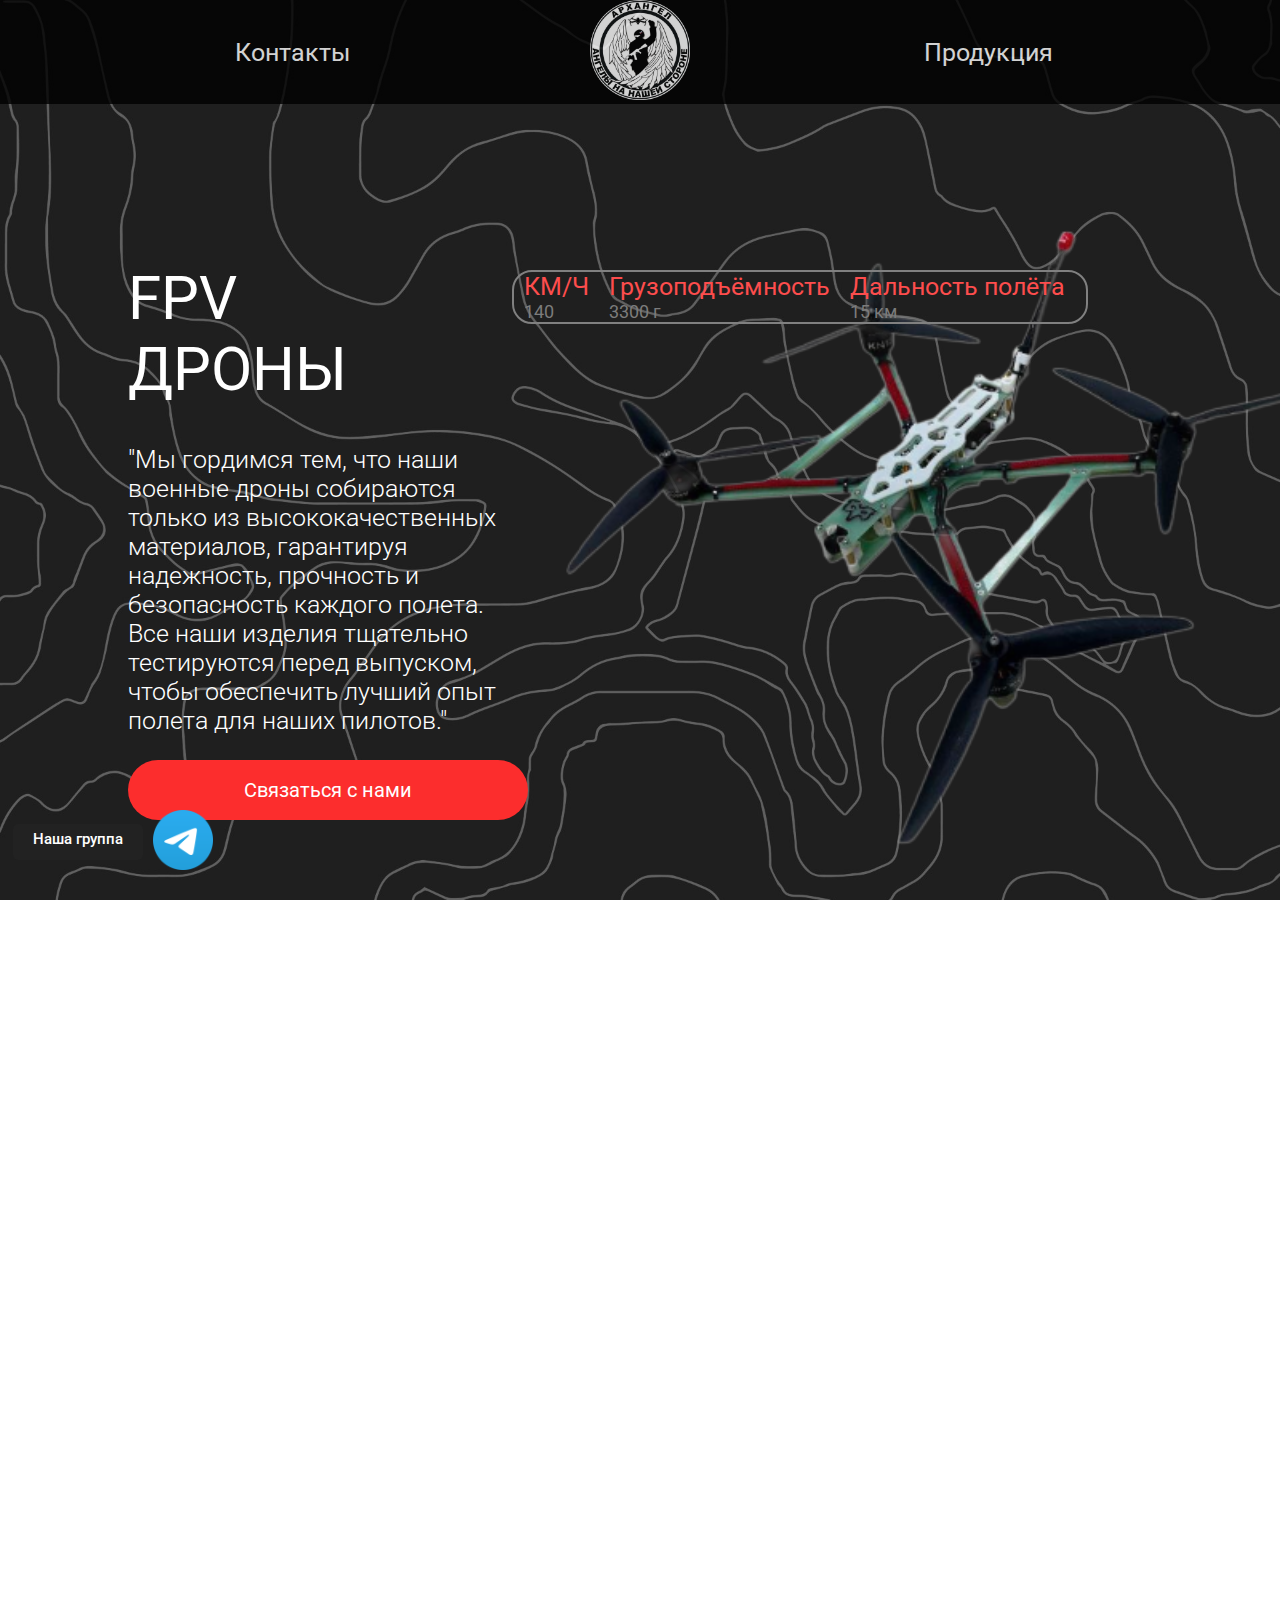
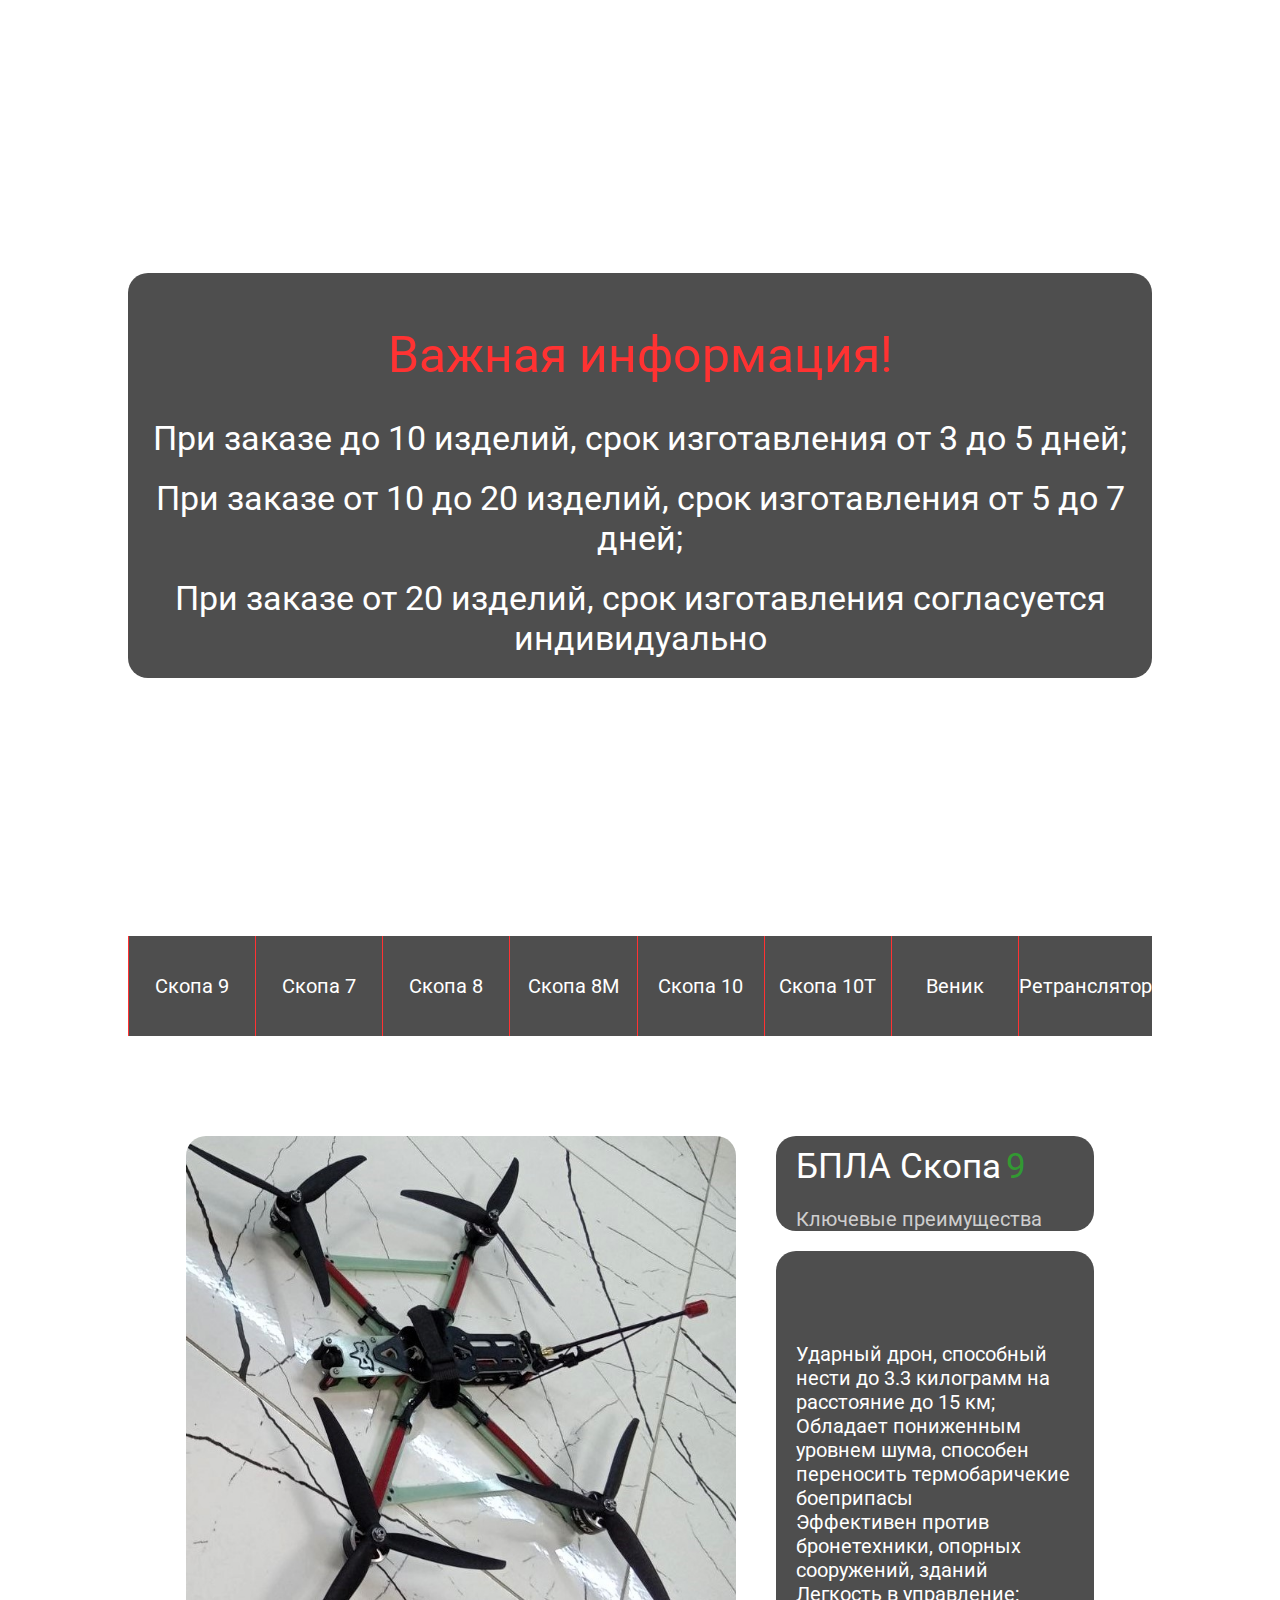
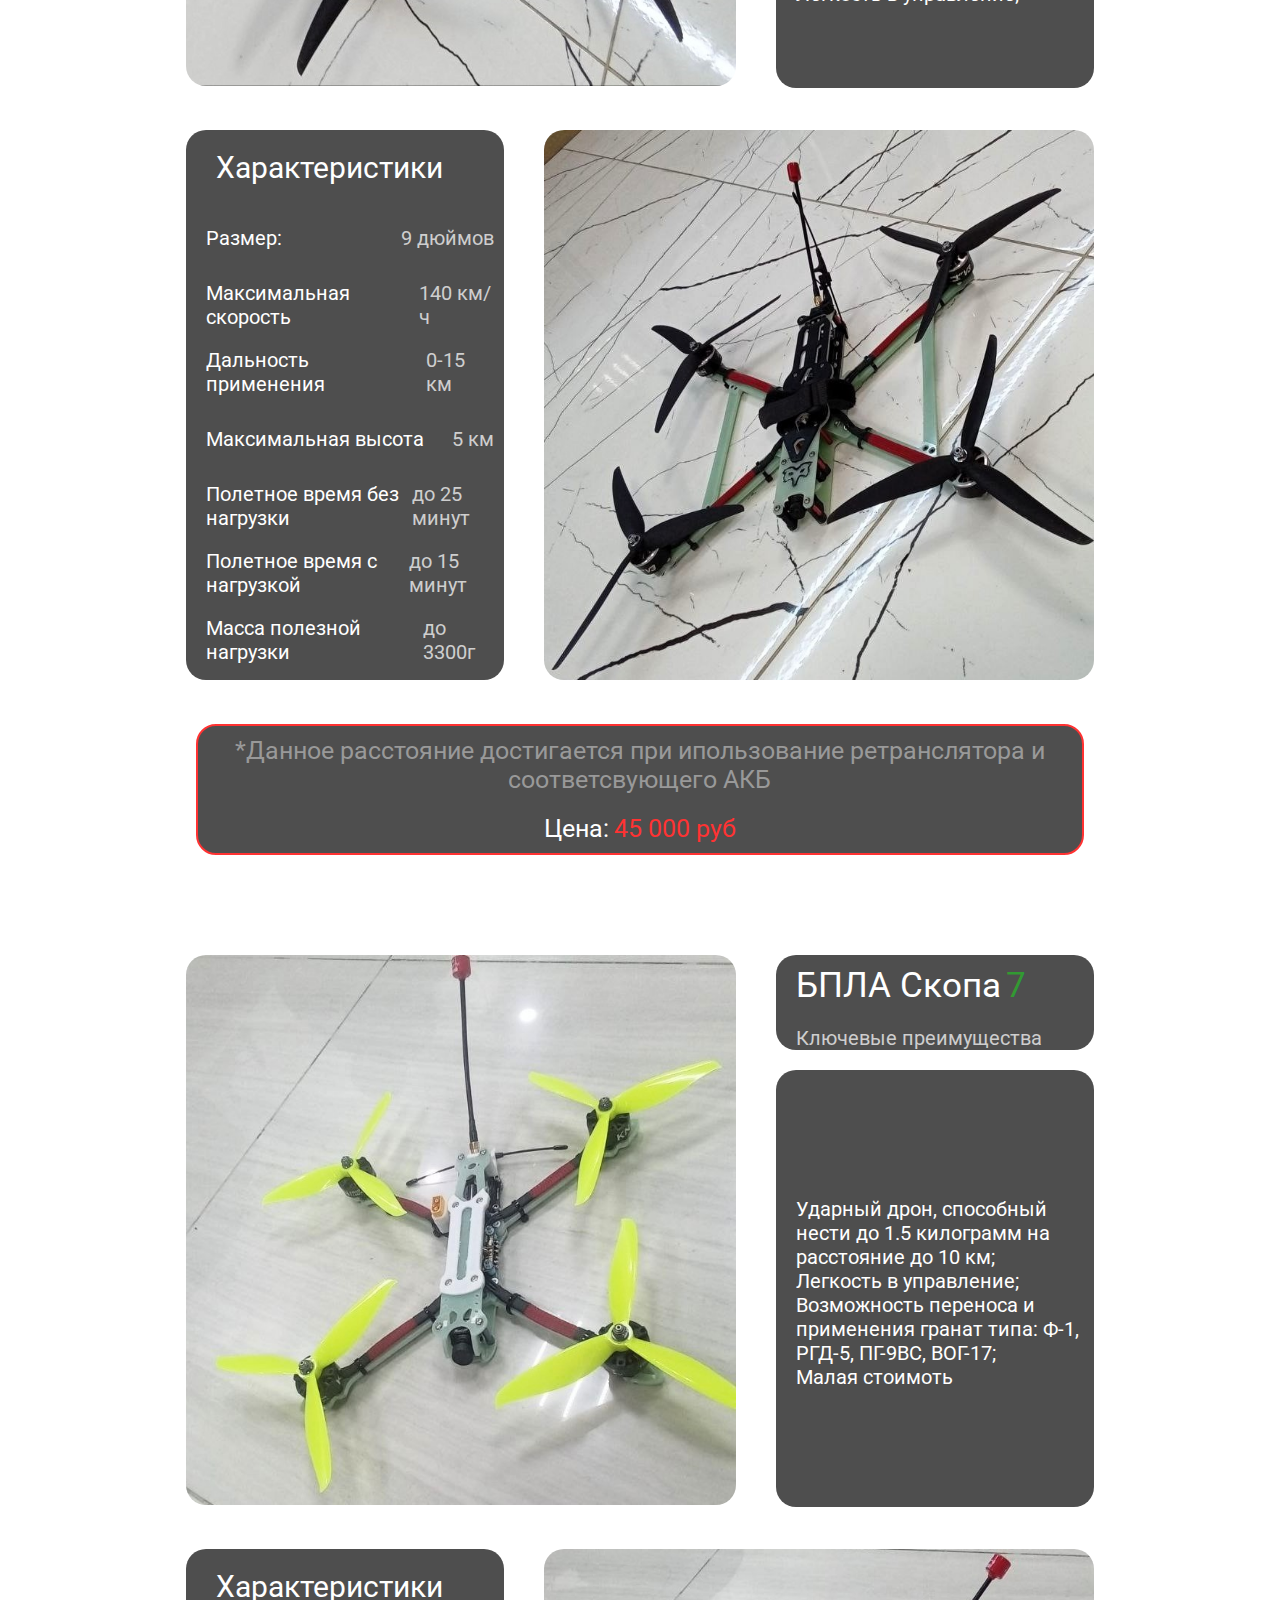
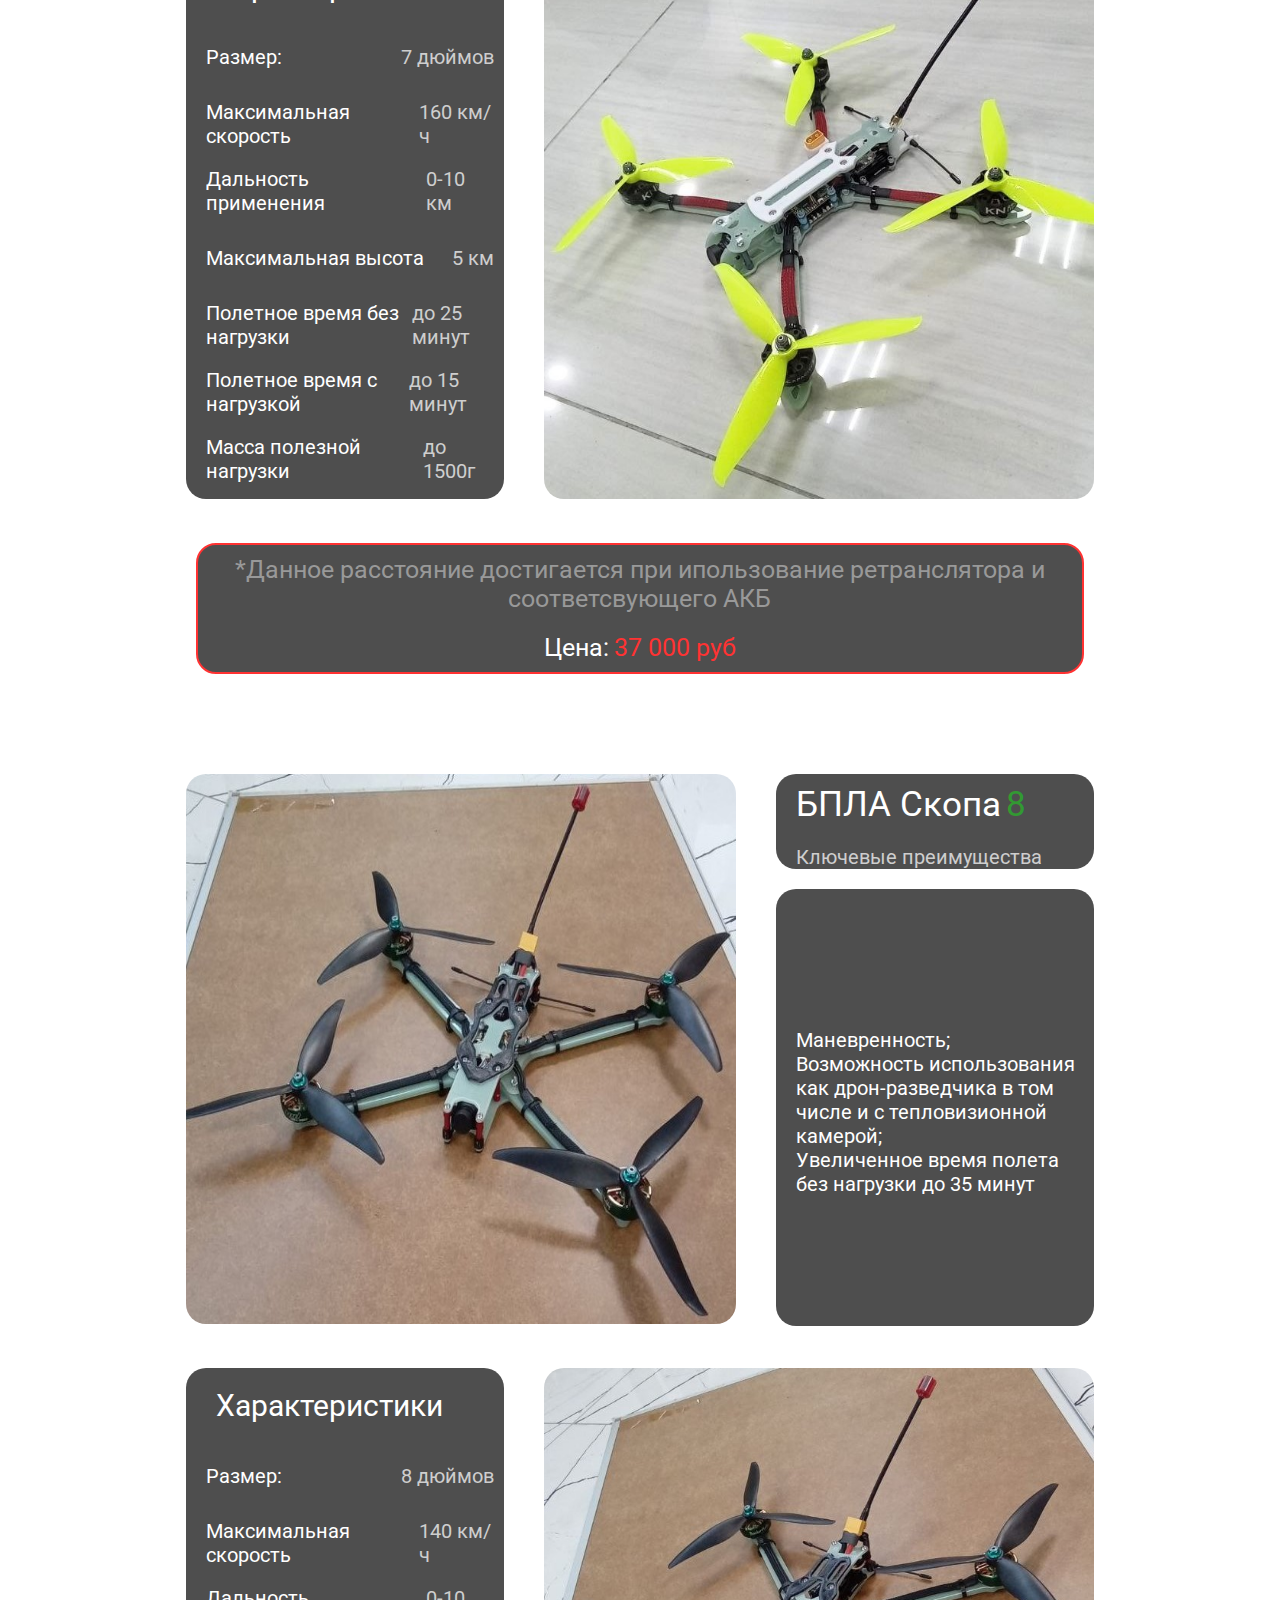
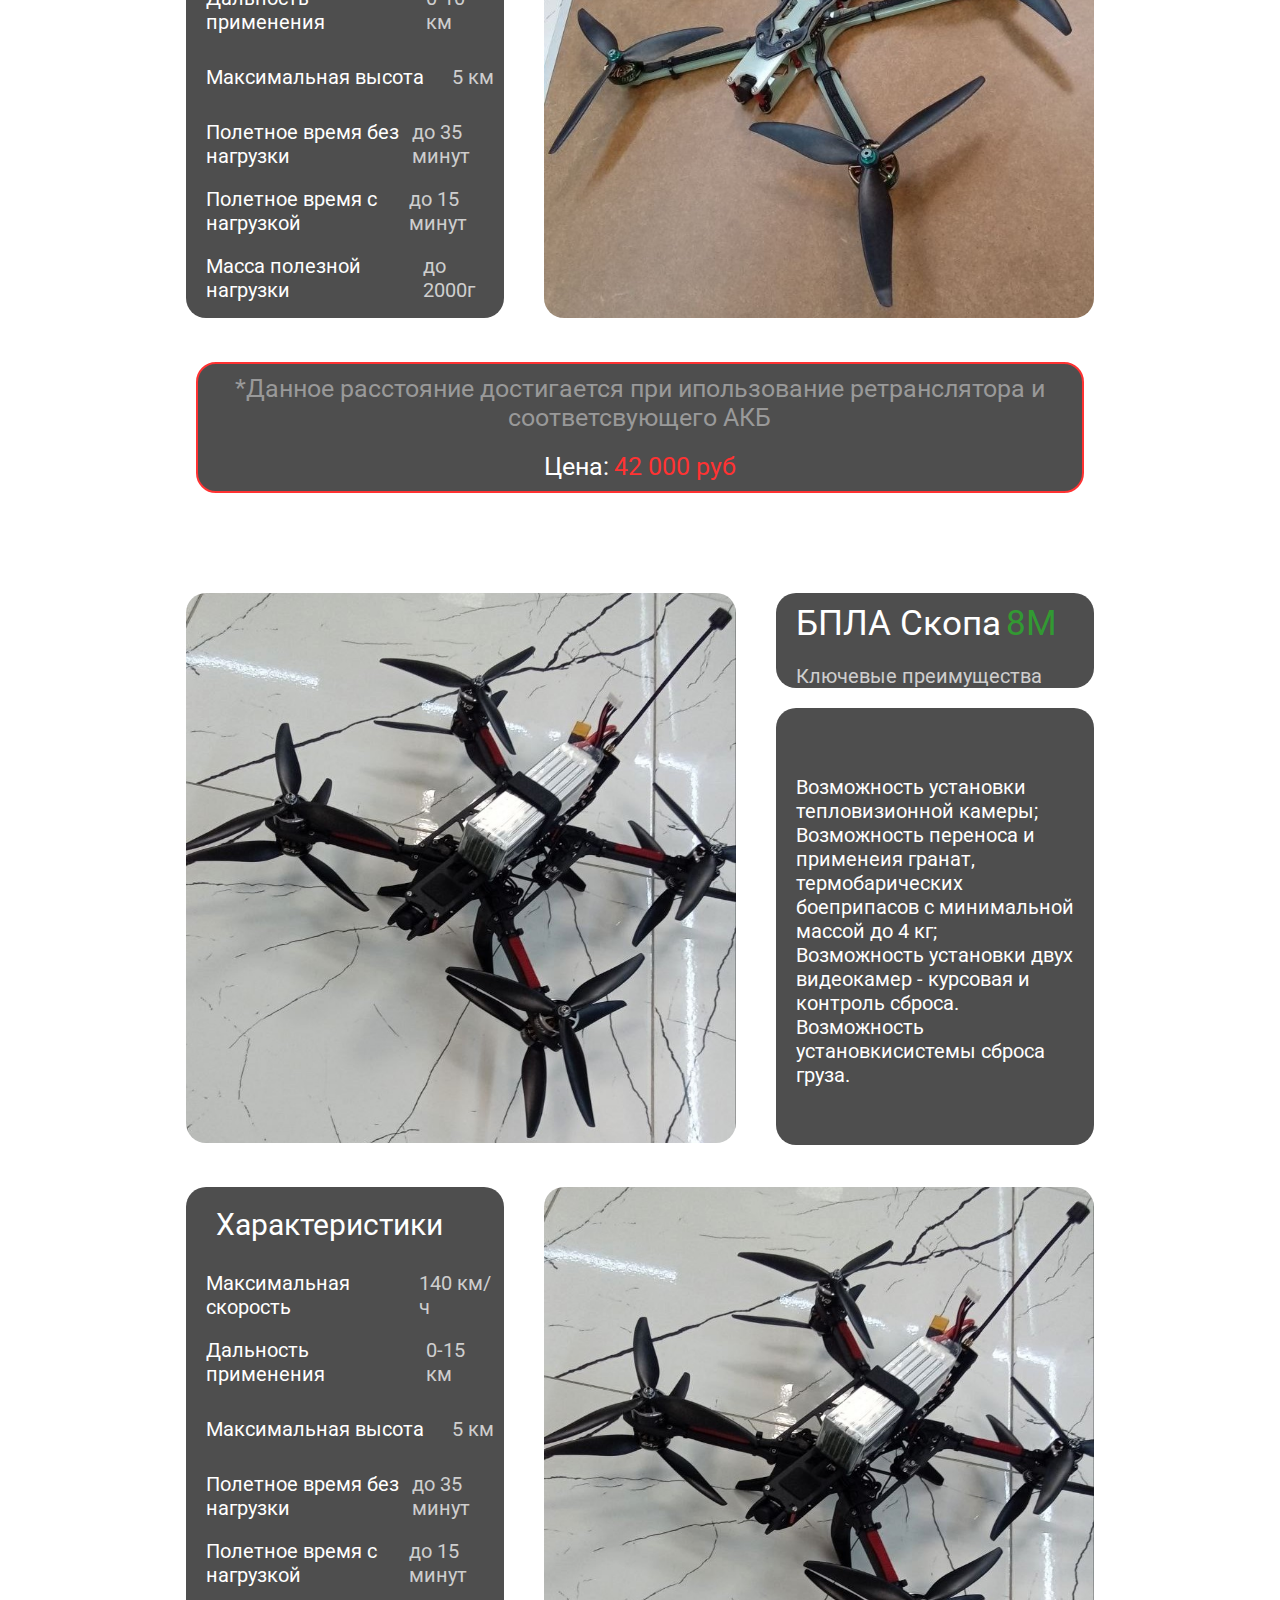
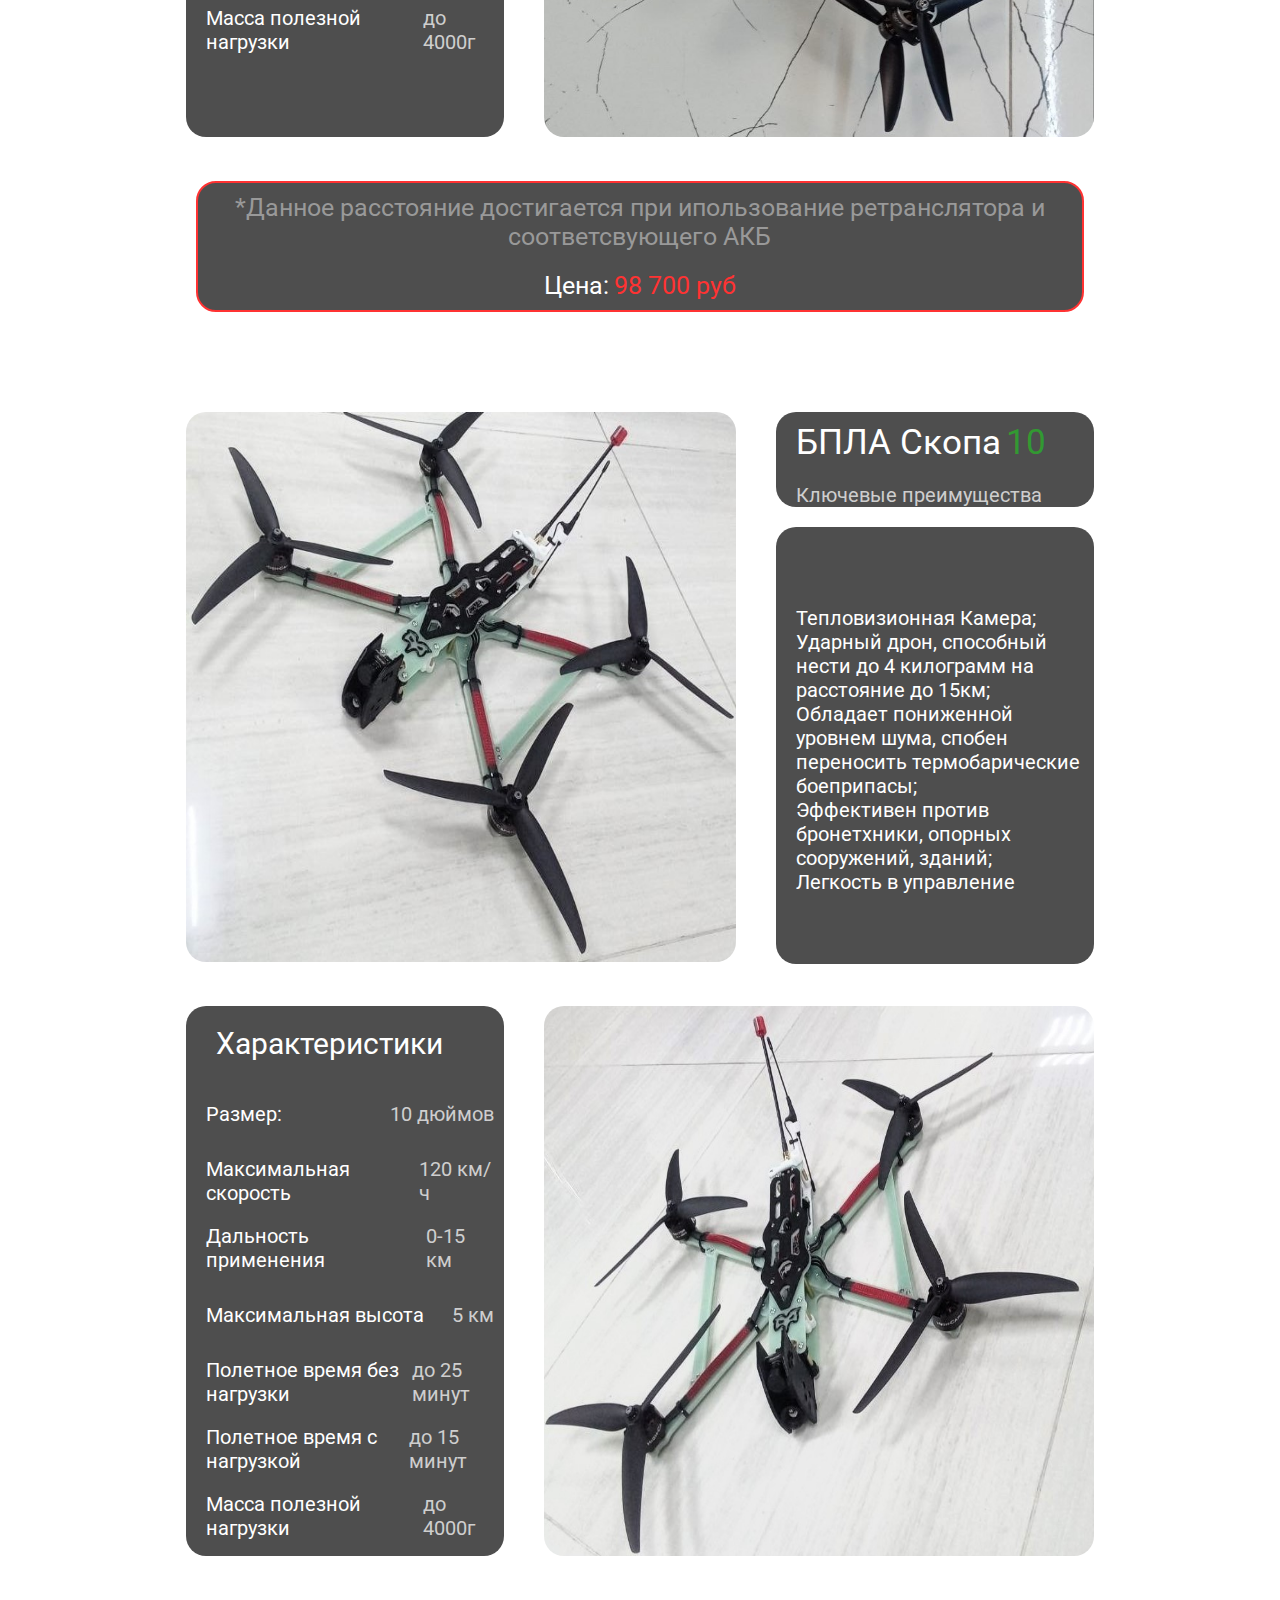
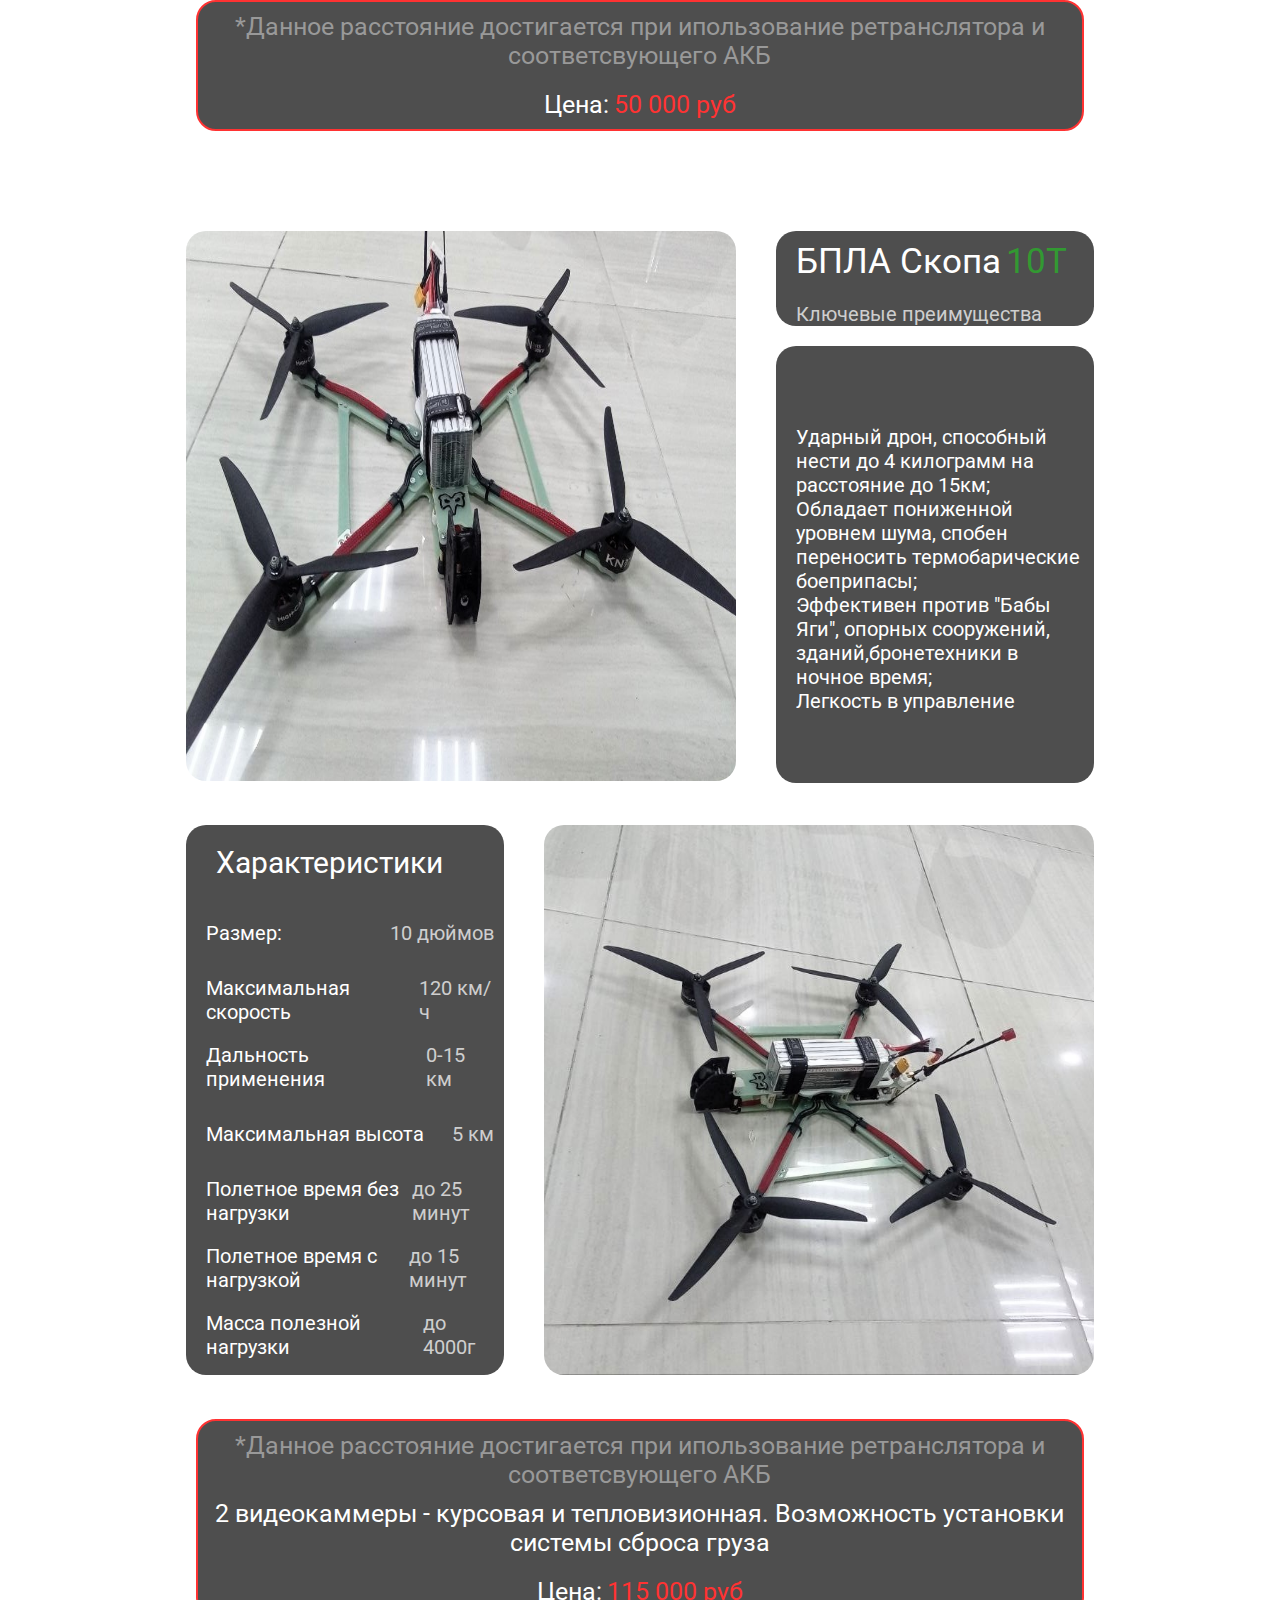
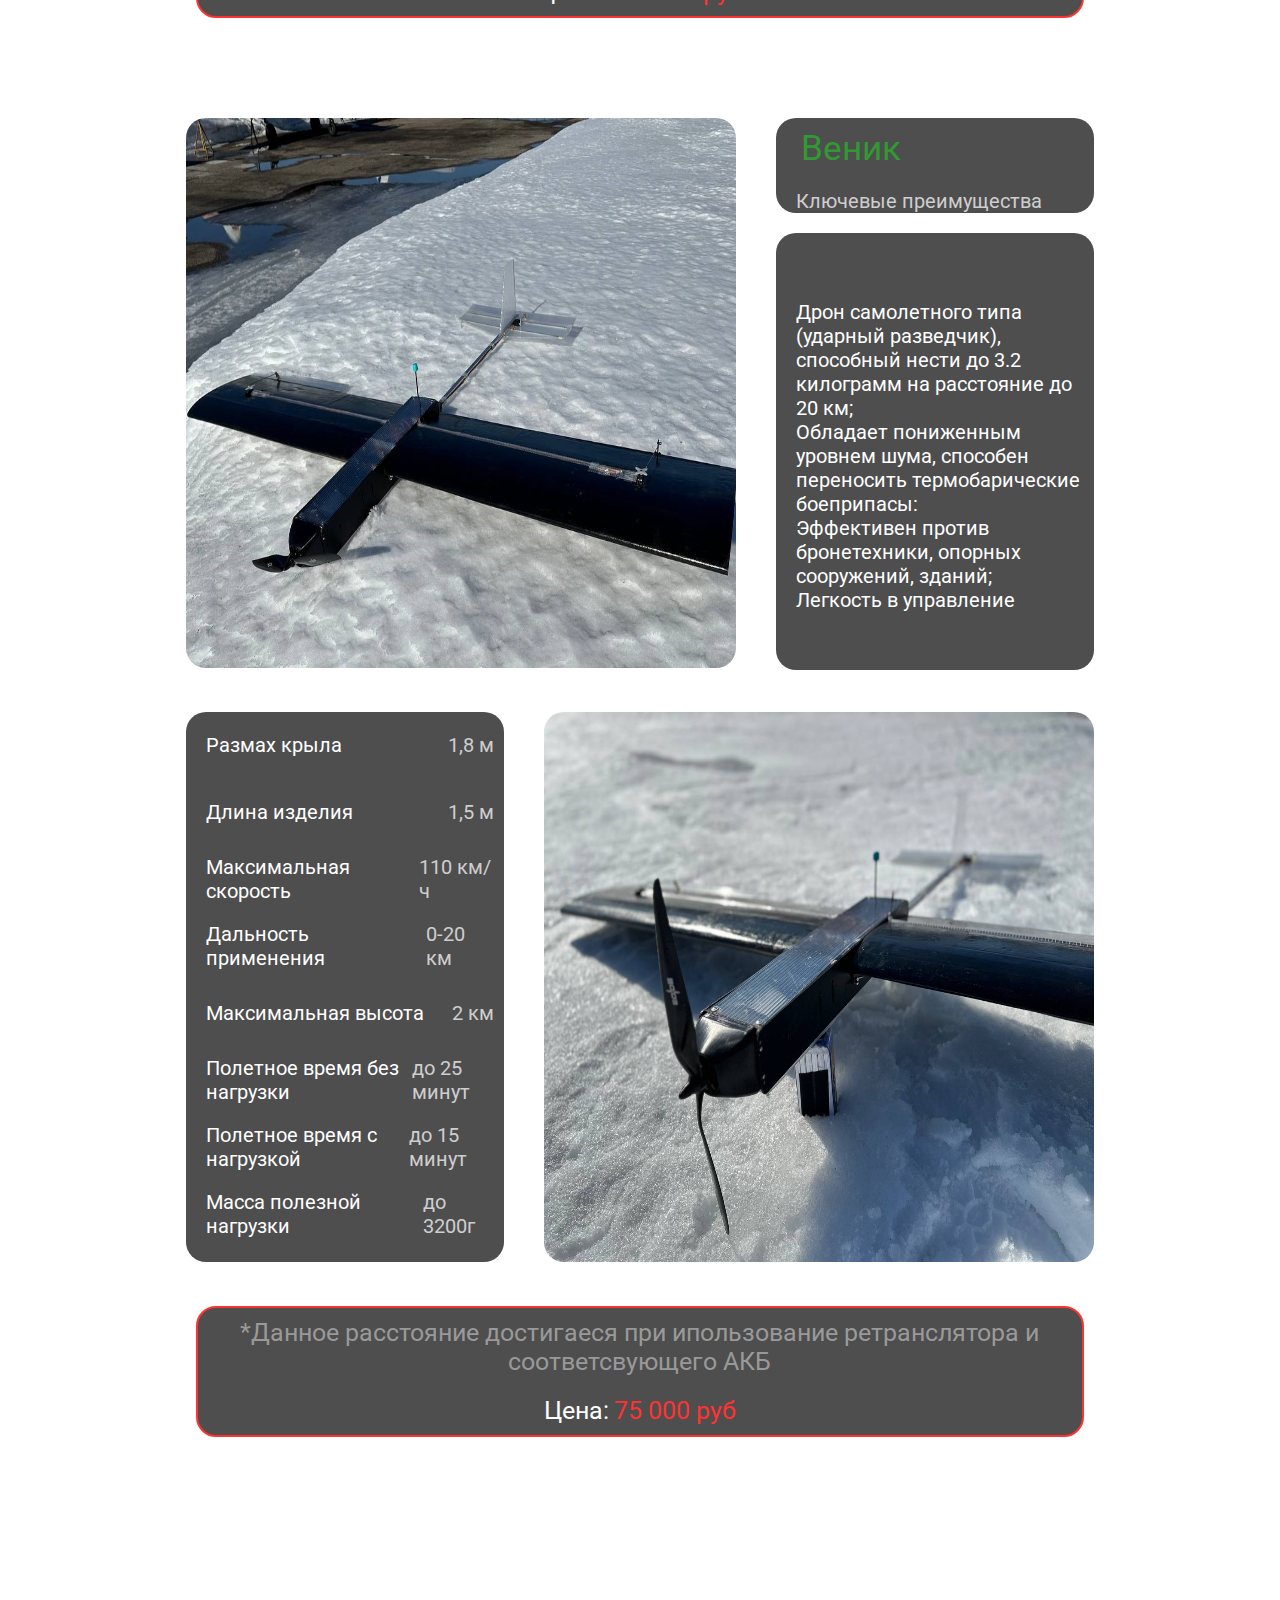
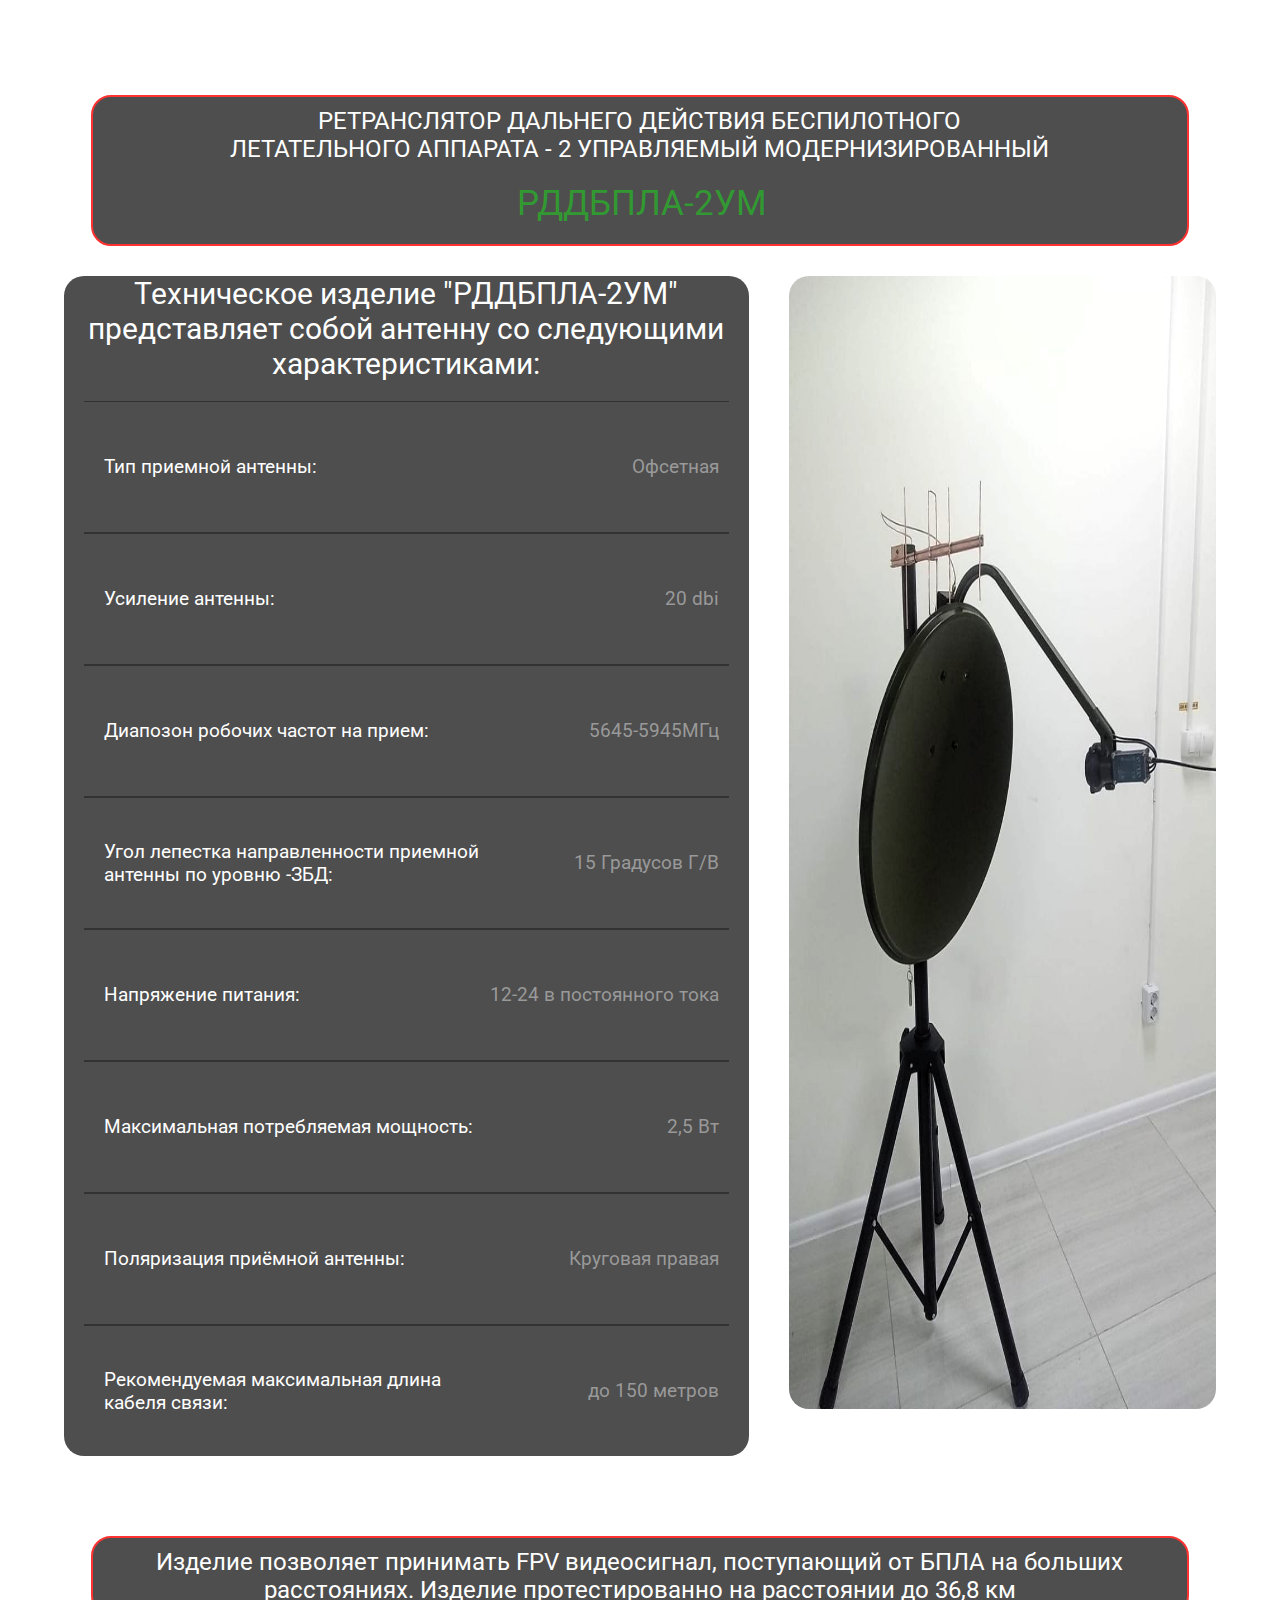
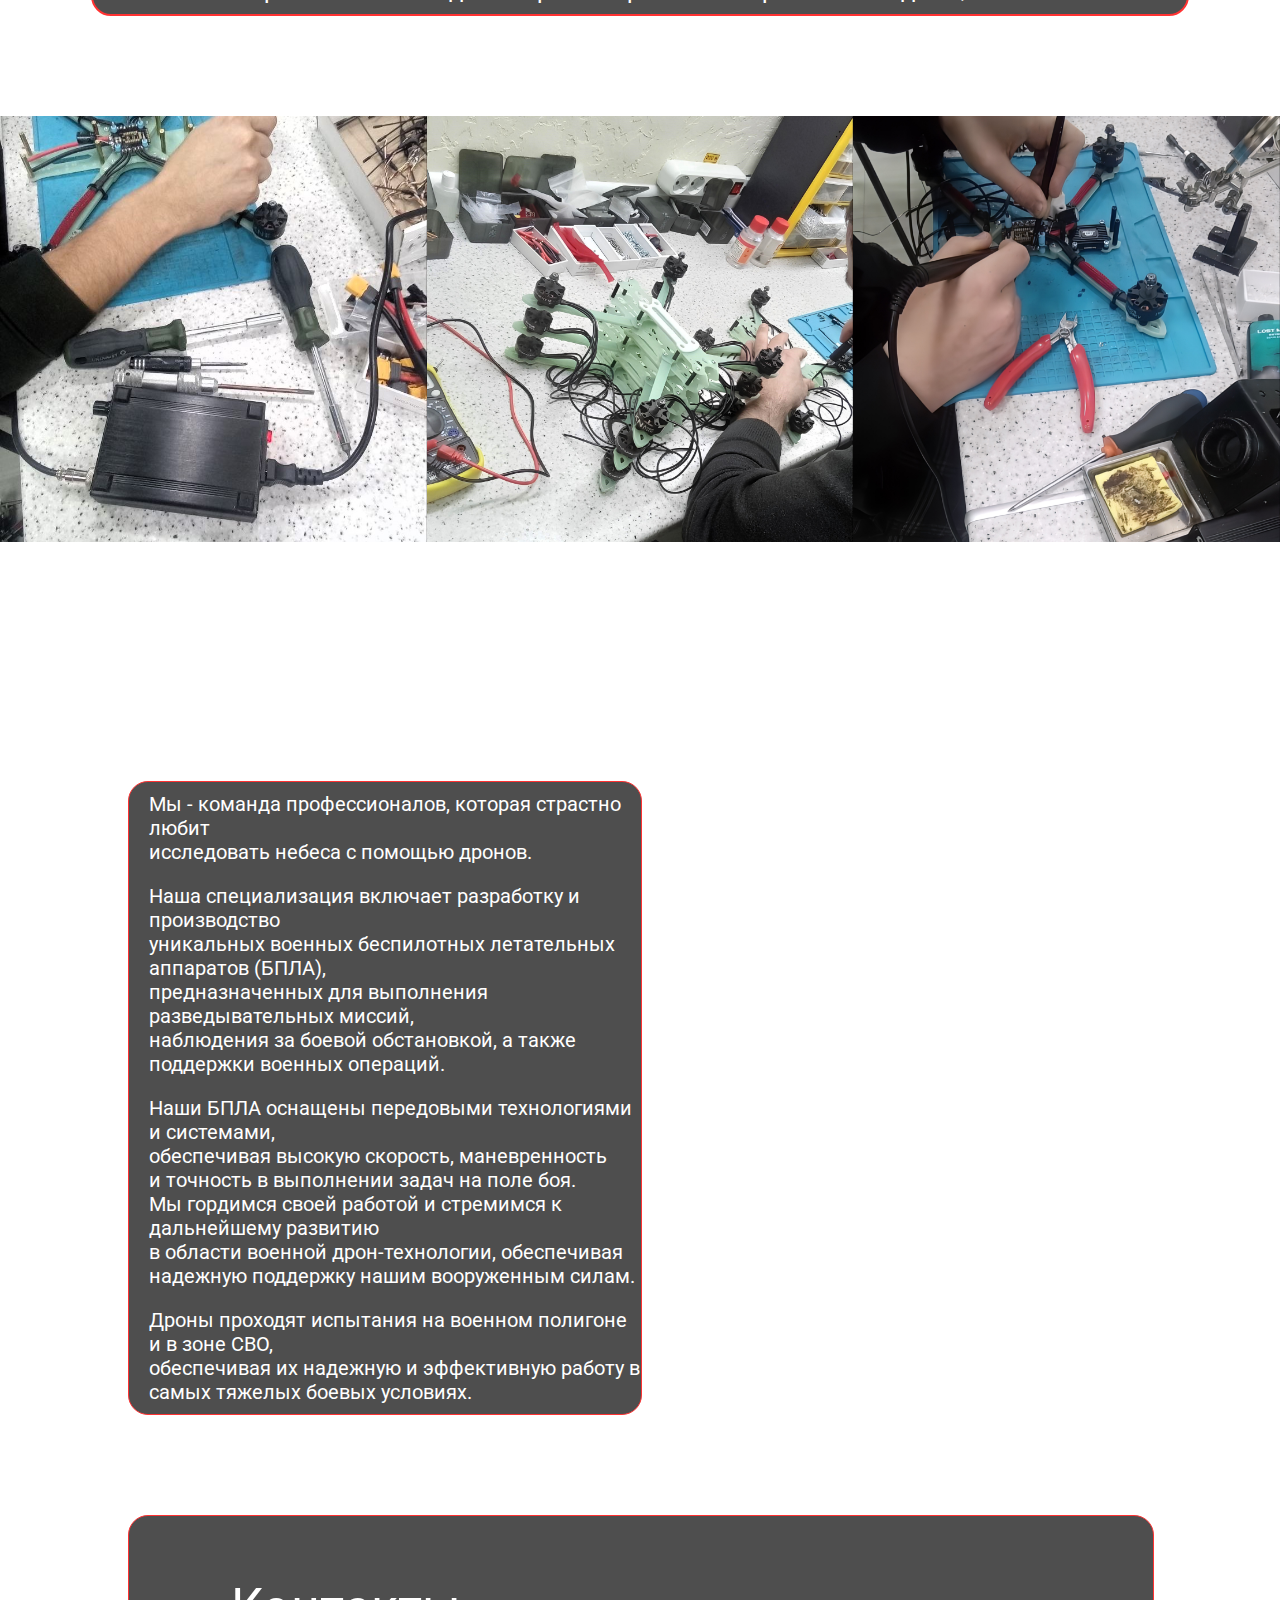
==== index.html @ 8cc009eb "Add files via upload" ====
<!DOCTYPE html>
<html lang="en">
    <head>
        <meta charset="UTF-8">
        <meta name="viewport" content="width=device-width, initial-scale=1,maximum-scale=1,user-scalable=no">
        <link rel="stylesheet" href="style.css">
        <link rel="shortcut icon" href="logo/bacground-img.png" type="image/png">
        <link rel="stylesheet" href="contact/contact.css">
        <link rel="stylesheet" href="adaptiv.css">
        <title>Архангел</title>
        <link href="https://fonts.googleapis.com/css2?family=Roboto:ital,wght@0,100;0,300;0,400;0,500;0,700;0,900;1,100;1,300;1,400;1,500;1,700;1,900&display=swap" rel="stylesheet">
    <body>
        <div class="header" id="up">
            <div class="header__header">
                <ul class="header__link">
                    <li class="header__link__title">
                        <a href="contact/contact.html" class="header__link__tegA">
                            <p class="link__title__text">Контакты</p>
                        </a>
                    </li>
                    <li class="header__link__title images">
                        <a href="" class="">
                        <img src="logo/bacground-img.png" alt="логотип" class="link__title__img">
                        </a>
                    </li>
                    <li class="header__link__title">
                        <a href="#link-product" class="header__link__tegA">
                            <p class="link__title__text">Продукция</p>
                        </a>
                    </li>
                </ul>
            </div>
            <div class="header__block">
                <div class="header__block__left">
                    <h1 class="header__block__title__h">FPV <br> ДРОНЫ</h1>
                    <p class = "header__block__title">"Мы гордимся тем, что наши военные дроны собираются только из высококачественных материалов, гарантируя надежность, прочность и безопасность каждого полета. Все наши изделия тщательно тестируются перед выпуском, чтобы обеспечить лучший опыт полета для наших пилотов."</p>
                    <button class="header__block__left__button">
                    <a href="contact/contact.html" class="header__block__left__button__title">Связаться с нами</a>
                    </button>
                </div>
                <div class="header__block__right__img__container">
                    <img src="bacground/header-img--dron.png" alt="Дрон" class="header__block__right__img">
                </div>
                <div class="header__block__right">
                    <div class="header__block__right__descr">
                        <div class="header__block__right__text 1">
                            <h4 class="header__block__right__title__h">КМ/Ч</h4>
                            <p class="header__block__right__title">140</p>
                        </div>
                        <div class="header__block__right__text 2">
                            <h4 class="header__block__right__title__h">Грузоподъёмность</h4>
                            <p class="header__block__right__title">3300 г</p>
                        </div>
                        <div class="header__block__right__text 3">
                            <h4 class="header__block__right__title__h">Дальность полёта</h4>
                            <p class="header__block__right__title">15 км</p>
                        </div>
                    </div>
                </div>
            </div>
            <!-- ссылка телеграмм привязка -->
            <div class="header__social__fixed">
                <p class="header__social__fixed__text">Наша группа </p>
                <a href="https://t.me/+Qld_G38-YYhmYTBi">
                <img src="social/telegram.png" alt="иконка телеграмма" class="header__social__fixed__img">
                </a>
            </div>
        </div>
        <!-- ввидео с ютуба -->
        <div class="main">
            <div class="video__block">
                <iframe width="100%" height="700px" class="vidio" src="https://www.youtube.com/embed/8EU_-lIMdZw" title="Превью &quot;Архангел&quot;" frameborder="0" allow="accelerometer; autoplay; clipboard-write; encrypted-media; gyroscope; picture-in-picture; web-share" allowfullscreen></iframe>
            </div>
        </div>
        <!-- Катрочка с информацией -->
        <div class="info__block__container">
            <div class="info__block">
                <div class="info__block__title__center">
                    <h1 class="info__block__title__h">Важная информация!</h1>
                </div>
                <p class="info__block__title__text">При заказе до 10 изделий, срок изготавления от 3 до 5 дней;</p>
                <p class="info__block__title__text">При заказе от 10  до 20 изделий, срок изготавления от 5 до 7 дней;</p>
                <p class="info__block__title__text">При заказе от 20 изделий, срок изготавления согласуется индивидуально</p>
            </div>
        </div>
        <!-- конец -->
        <!-- Вывески с названием след позиция  -->
        <div class="name__common">
            <p class="none" id="link-product"></p>
            <p class="name__common__text">НАША ПРОДУКЦИЯ</p>
        </div>
        <!-- конец -->
        <!-- ссылки на продукт -->
        <div class="product__link">
            <div class="product__link__element one">
                <a href="#link-scopa-9" class="product__link__title">
                    <p class="product__link__title__text">Скопа 9</p>
                </a>
            </div>
            <div class="product__link__element">
                <a href="#link-scopa-7" class="product__link__title">
                    <p class="product__link__title__text">Скопа 7</p>
                </a>
            </div>
            <div class="product__link__element">
                <a href="#link-scopa-8" class="product__link__title">
                    <p class="product__link__title__text">Скопа 8</p>
                </a>
            </div>
            <div class="product__link__element">
                <a href="#link-scopa-8M" class="product__link__title">
                    <p class="product__link__title__text">Скопа 8M</p>
                </a>
            </div>
            <div class="product__link__element">
                <a href="#link-scopa-10" class="product__link__title">
                    <p class="product__link__title__text">Скопа 10</p>
                </a>
            </div>
            <div class="product__link__element">
                <a href="#link-scopa-10T" class="product__link__title">
                    <p class="product__link__title__text">Скопа 10T</p>
                </a>
            </div>
            <div class="product__link__element">
                <a href="#link-venick" class="product__link__title">
                    <p class="product__link__title__text">Веник</p>
                </a>
            </div>
            <div class="product__link__element">
                <a href="#link-retrans" class="product__link__title">
                    <p class="product__link__title__text">Ретранслятор</p>
                </a>
            </div>
            <p class="none" id="link-scopa-9"></p>
        </div>
        <!-- Карточка продукции -->
        <!-- Карточка продукта 1 Скопа-9 -->
        <div class="product__container">
            <div class="product__container__one__flex">
                <div class="product__container__left">
                    <img src="dron-img/ckopa-9 1.jpeg" alt="фото дрона" class="product__container__left__img">
                </div>
                <div class="product__container__right">
                    <div class="product__container__right__name">
                        <div class="product__container__right__name__container">
                            <h2 class="product__container__right__name__header">БПЛА Скопа</h2>
                            <h2 class="product__container__right__name__header gray">9</h2>
                        </div>
                        <p class="product__container__right__text">Ключевые преимущества</p>
                    </div>
                    <div class="product__container__right__advantages">
                        <p class="product__container__right__advantages__text">
                            Ударный дрон, способный нести до 3.3 килограмм на расстояние до 15 км;<Br>
                            Обладает пониженным уровнем шума, способен переносить термобаричекие боеприпасы<br>
                            Эффективен против бронетехники, опорных сооружений, зданий<br>
                            Легкость в управление;<br>
                        </p>
                    </div>
                </div>
            </div>
            <div class="product__container__two__flex">
                <div class="product__container__left__specifications">
                    <p class="product__container__left__specifications__text__header">Характеристики</p>
                    <div class="product__container__left__specifications__element">
                        <p class="product__container__left__specifications__text">Размер:</p>
                        <p class="product__container__left__specifications__text__black">9 дюймов</p>
                    </div>
                    <div class="product__container__left__specifications__element">
                        <p class="product__container__left__specifications__text">Максимальная скорость</p>
                        <p class="product__container__left__specifications__text__black">140 км/ч</p>
                    </div>
                    <div class="product__container__left__specifications__element">
                        <p class="product__container__left__specifications__text">Дальность применения</p>
                        <p class="product__container__left__specifications__text__black">0-15 км</p>
                    </div>
                    <div class="product__container__left__specifications__element">
                        <p class="product__container__left__specifications__text">Максимальная высота</p>
                        <p class="product__container__left__specifications__text__black">5 км</p>
                    </div>
                    <div class="product__container__left__specifications__element">
                        <p class="product__container__left__specifications__text">Полетное время без нагрузки</p>
                        <p class="product__container__left__specifications__text__black">до 25 минут</p>
                    </div>
                    <div class="product__container__left__specifications__element">
                        <p class="product__container__left__specifications__text">Полетное время с нагрузкой</p>
                        <p class="product__container__left__specifications__text__black">до 15 минут</p>
                    </div>
                    <div class="product__container__left__specifications__element">
                        <p class="product__container__left__specifications__text">Масса полезной нагрузки</p>
                        <p class="product__container__left__specifications__text__black">до 3300г</p>
                    </div>
                </div>
                <div class="product__container__right images">
                    <img src="dron-img/ckopa-9 2.jpeg" alt="фото дрона" class="product__container__right__img">
                </div>
            </div>
            <div class="product__container__bottom two">
                <div class="product__container__bottom__title">
                    <p class="product__container__bottom__header__text">*Данное расстояние достигается при ипользование ретранслятора и соответсвующего АКБ</p>
                    <div class="product__container__bottom__price">
                        <p class="product__container__bottom__price__text">Цена:</p>
                        <p class="product__container__bottom__price__text sum "id="scopa-8">45 000 руб</p>
                    </div>
                </div>
            </div>
            <p class="none" id="link-scopa-7"></p>
        </div>
        <!-- конец -->
        <!-- Карточка продукта 2 Скопа-7 -->
        <div class="product__container">
            <div class="product__container__one__flex">
                <div class="product__container__left">
                    <img src="dron-img/Скопа-7 1.jpg" alt="фото дрона" class="product__container__left__img">
                </div>
                <div class="product__container__right">
                    <div class="product__container__right__name">
                        <div class="product__container__right__name__container">
                            <h2 class="product__container__right__name__header">БПЛА Скопа</h2>
                            <h2 class="product__container__right__name__header gray">7</h2>
                        </div>
                        <p class="product__container__right__text">Ключевые преимущества</p>
                    </div>
                    <div class="product__container__right__advantages">
                        <p class="product__container__right__advantages__text">
                            Ударный дрон, способный нести до 1.5 килограмм на расстояние до 10 км;<Br>
                            Легкость в управление;<br>
                            Возможность переноса и применения гранат типа: Ф-1, РГД-5, ПГ-9ВС, ВОГ-17;<br>
                            Малая стоимоть 
                        </p>
                    </div>
                </div>
            </div>
            <div class="product__container__two__flex">
                <div class="product__container__left__specifications">
                    <p class="product__container__left__specifications__text__header">Характеристики</p>
                    <div class="product__container__left__specifications__element">
                        <p class="product__container__left__specifications__text">Размер:</p>
                        <p class="product__container__left__specifications__text__black">7 дюймов</p>
                    </div>
                    <div class="product__container__left__specifications__element">
                        <p class="product__container__left__specifications__text">Максимальная скорость</p>
                        <p class="product__container__left__specifications__text__black">160 км/ч</p>
                    </div>
                    <div class="product__container__left__specifications__element">
                        <p class="product__container__left__specifications__text">Дальность применения</p>
                        <p class="product__container__left__specifications__text__black">0-10 км</p>
                    </div>
                    <div class="product__container__left__specifications__element">
                        <p class="product__container__left__specifications__text">Максимальная высота</p>
                        <p class="product__container__left__specifications__text__black">5 км</p>
                    </div>
                    <div class="product__container__left__specifications__element">
                        <p class="product__container__left__specifications__text">Полетное время без нагрузки</p>
                        <p class="product__container__left__specifications__text__black">до 25 минут</p>
                    </div>
                    <div class="product__container__left__specifications__element">
                        <p class="product__container__left__specifications__text">Полетное время с нагрузкой</p>
                        <p class="product__container__left__specifications__text__black">до 15 минут</p>
                    </div>
                    <div class="product__container__left__specifications__element">
                        <p class="product__container__left__specifications__text">Масса полезной нагрузки</p>
                        <p class="product__container__left__specifications__text__black">до 1500г</p>
                    </div>
                </div>
                <div class="product__container__right imgages">
                    <img src="dron-img/Скопа-7 2.jpg" alt="фото дрона" class="product__container__right__img">
                </div>
            </div>
            <div class="product__container__bottom two">
                <div class="product__container__bottom__title">
                    <p class="product__container__bottom__header__text">*Данное расстояние достигается при ипользование ретранслятора и соответсвующего АКБ</p>
                    <div class="product__container__bottom__price">
                        <p class="product__container__bottom__price__text">Цена:</p>
                        <p class="product__container__bottom__price__text sum "id="scopa-8">37 000 руб</p>
                    </div>
                </div>
            </div>
            <p class="none" id="link-scopa-8"></p>
        </div>
        <!-- конец -->
        <!-- карточка продукта 3 Скопа 8 -->
        <div class="product__container">
            <div class="product__container__one__flex">
                <div class="product__container__left">
                    <img src="dron-img/Скопа 8 1.jpeg" alt="фото дрона" class="product__container__left__img">
                </div>
                <div class="product__container__right">
                    <div class="product__container__right__name">
                        <div class="product__container__right__name__container">
                            <h2 class="product__container__right__name__header">БПЛА Скопа</h2>
                            <h2 class="product__container__right__name__header gray">8</h2>
                        </div>
                        <p class="product__container__right__text">Ключевые преимущества</p>
                    </div>
                    <div class="product__container__right__advantages">
                        <p class="product__container__right__advantages__text">
                            Маневренность;<br>
                            Возможность использования как дрон-разведчика в том числе и с тепловизионной камерой;<br>
                            Увеличенное время полета без нагрузки до 35 минут
                        </p>
                    </div>
                </div>
            </div>
            <div class="product__container__two__flex">
                <div class="product__container__left__specifications">
                    <p class="product__container__left__specifications__text__header">Характеристики</p>
                    <div class="product__container__left__specifications__element">
                        <p class="product__container__left__specifications__text">Размер:</p>
                        <p class="product__container__left__specifications__text__black">8 дюймов</p>
                    </div>
                    <div class="product__container__left__specifications__element">
                        <p class="product__container__left__specifications__text">Максимальная скорость</p>
                        <p class="product__container__left__specifications__text__black">140 км/ч</p>
                    </div>
                    <div class="product__container__left__specifications__element">
                        <p class="product__container__left__specifications__text">Дальность применения</p>
                        <p class="product__container__left__specifications__text__black">0-10 км</p>
                    </div>
                    <div class="product__container__left__specifications__element">
                        <p class="product__container__left__specifications__text">Максимальная высота</p>
                        <p class="product__container__left__specifications__text__black">5 км</p>
                    </div>
                    <div class="product__container__left__specifications__element">
                        <p class="product__container__left__specifications__text">Полетное время без нагрузки</p>
                        <p class="product__container__left__specifications__text__black">до 35 минут</p>
                    </div>
                    <div class="product__container__left__specifications__element">
                        <p class="product__container__left__specifications__text">Полетное время с нагрузкой</p>
                        <p class="product__container__left__specifications__text__black">до 15 минут</p>
                    </div>
                    <div class="product__container__left__specifications__element">
                        <p class="product__container__left__specifications__text">Масса полезной нагрузки</p>
                        <p class="product__container__left__specifications__text__black">до 2000г</p>
                    </div>
                </div>
                <div class="product__container__right imgages">
                    <img src="dron-img/Скопа 8 2.jpeg" alt="фото дрона" class="product__container__right__img">
                </div>
            </div>
            <div class="product__container__bottom two">
                <div class="product__container__bottom__title">
                    <p class="product__container__bottom__header__text">*Данное расстояние достигается при ипользование ретранслятора и соответсвующего АКБ</p>
                    <div class="product__container__bottom__price">
                        <p class="product__container__bottom__price__text">Цена:</p>
                        <p class="product__container__bottom__price__text sum "id="scopa-8">42 000 руб</p>
                    </div>
                </div>
            </div>
            <p class="none" id="link-scopa-8M"></p>
        </div>
        <!-- конец -->
        <!-- карточка продукта 4 Скопа 8M -->
        <div class="product__container">
            <div class="product__container__one__flex">
                <div class="product__container__left">
                    <img src="dron-img/скопа 8M.jpeg" alt="фото дрона" class="product__container__left__img">
                </div>
                <div class="product__container__right">
                    <div class="product__container__right__name">
                        <div class="product__container__right__name__container">
                            <h2 class="product__container__right__name__header">БПЛА Скопа</h2>
                            <h2 class="product__container__right__name__header gray">8M</h2>
                        </div>
                        <p class="product__container__right__text">Ключевые преимущества</p>
                    </div>
                    <div class="product__container__right__advantages">
                        <p class="product__container__right__advantages__text">
                            Возможность установки тепловизионной камеры;<br>
                            Возможность переноса и применеия гранат, термобарических боеприпасов с минимальной массой до 4 кг;<Br>
                            Возможность установки двух видеокамер - курсовая и контроль сброса. Возможность установкисистемы сброса груза.
                        </p>
                    </div>
                </div>
            </div>
            <div class="product__container__two__flex">
                <div class="product__container__left__specifications">
                    <p class="product__container__left__specifications__text__header">Характеристики</p>
                    <div class="product__container__left__specifications__element">
                        <p class="product__container__left__specifications__text">Максимальная скорость</p>
                        <p class="product__container__left__specifications__text__black">140 км/ч</p>
                    </div>
                    <div class="product__container__left__specifications__element">
                        <p class="product__container__left__specifications__text">Дальность применения</p>
                        <p class="product__container__left__specifications__text__black">0-15 км</p>
                    </div>
                    <div class="product__container__left__specifications__element">
                        <p class="product__container__left__specifications__text">Максимальная высота</p>
                        <p class="product__container__left__specifications__text__black">5 км</p>
                    </div>
                    <div class="product__container__left__specifications__element">
                        <p class="product__container__left__specifications__text">Полетное время без нагрузки</p>
                        <p class="product__container__left__specifications__text__black">до 35 минут</p>
                    </div>
                    <div class="product__container__left__specifications__element">
                        <p class="product__container__left__specifications__text">Полетное время с нагрузкой</p>
                        <p class="product__container__left__specifications__text__black">до 15 минут</p>
                    </div>
                    <div class="product__container__left__specifications__element">
                        <p class="product__container__left__specifications__text">Масса полезной нагрузки</p>
                        <p class="product__container__left__specifications__text__black">до 4000г</p>
                    </div>
                </div>
                <div class="product__container__right imgages">
                    <img src="dron-img/скопа 8M.jpeg" alt="фото дрона" class="product__container__right__img">
                </div>
            </div>
            <div class="product__container__bottom two">
                <div class="product__container__bottom__title">
                    <p class="product__container__bottom__header__text">*Данное расстояние достигается при ипользование ретранслятора и соответсвующего АКБ</p>
                    <div class="product__container__bottom__price">
                        <p class="product__container__bottom__price__text">Цена:</p>
                        <p class="product__container__bottom__price__text sum "id="scopa-8">98 700 руб</p>
                    </div>
                </div>
            </div>
            <p class="none" id="link-scopa-10"></p>
        </div>
        <!-- конец -->
        <!-- карточка продукта 5 Скопа 10 -->
        <div class="product__container">
            <div class="product__container__one__flex">
                <div class="product__container__left">
                    <img src="dron-img/ckopa-10 1.jpeg" alt="фото дрона" class="product__container__left__img">
                </div>
                <div class="product__container__right">
                    <div class="product__container__right__name">
                        <div class="product__container__right__name__container">
                            <h2 class="product__container__right__name__header">БПЛА Скопа</h2>
                            <h2 class="product__container__right__name__header gray">10</h2>
                        </div>
                        <p class="product__container__right__text">Ключевые преимущества</p>
                    </div>
                    <div class="product__container__right__advantages">
                        <p class="product__container__right__advantages__text">
                            Тепловизионная Камера; <br>
                            Ударный дрон, способный нести до 4 килограмм на расстояние до 15км; <br>
                            Обладает пониженной уровнем шума, спобен переносить термобарические боеприпасы;<br>
                            Эффективен против бронетхники, опорных сооружений, зданий;<br>
                            Легкость в управление
                        </p>
                    </div>
                </div>
            </div>
            <div class="product__container__two__flex">
                <div class="product__container__left__specifications">
                    <p class="product__container__left__specifications__text__header">Характеристики</p>
                    <div class="product__container__left__specifications__element">
                        <p class="product__container__left__specifications__text">Размер:</p>
                        <p class="product__container__left__specifications__text__black">10 дюймов</p>
                    </div>
                    <div class="product__container__left__specifications__element">
                        <p class="product__container__left__specifications__text">Максимальная скорость</p>
                        <p class="product__container__left__specifications__text__black">120 км/ч</p>
                    </div>
                    <div class="product__container__left__specifications__element">
                        <p class="product__container__left__specifications__text">Дальность применения</p>
                        <p class="product__container__left__specifications__text__black">0-15 км</p>
                    </div>
                    <div class="product__container__left__specifications__element">
                        <p class="product__container__left__specifications__text">Максимальная высота</p>
                        <p class="product__container__left__specifications__text__black">5 км</p>
                    </div>
                    <div class="product__container__left__specifications__element">
                        <p class="product__container__left__specifications__text">Полетное время без нагрузки</p>
                        <p class="product__container__left__specifications__text__black">до 25 минут</p>
                    </div>
                    <div class="product__container__left__specifications__element">
                        <p class="product__container__left__specifications__text">Полетное время с нагрузкой</p>
                        <p class="product__container__left__specifications__text__black">до 15 минут</p>
                    </div>
                    <div class="product__container__left__specifications__element">
                        <p class="product__container__left__specifications__text">Масса полезной нагрузки</p>
                        <p class="product__container__left__specifications__text__black">до 4000г</p>
                    </div>
                </div>
                <div class="product__container__right imgages">
                    <img src="dron-img/ckopa-10 2.jpeg" alt="фото дрона" class="product__container__right__img">
                </div>
            </div>
            <div class="product__container__bottom two">
                <div class="product__container__bottom__title">
                    <p class="product__container__bottom__header__text">*Данное расстояние достигается при ипользование ретранслятора и соответсвующего АКБ</p>
                    <div class="product__container__bottom__price">
                        <p class="product__container__bottom__price__text">Цена:</p>
                        <p class="product__container__bottom__price__text sum "id="scopa-8">50 000 руб</p>
                    </div>
                </div>
            </div>
            <p class="none" id="link-scopa-10T"></p>
        </div>
        <!-- конец -->
        <!-- карточка продукта 6 Скопа 10t -->
        <div class="product__container">
            <div class="product__container__one__flex">
                <div class="product__container__left">
                    <img src="dron-img/ckopa-10t 1.jpeg" alt="фото дрона" class="product__container__left__img">
                </div>
                <div class="product__container__right">
                    <div class="product__container__right__name">
                        <div class="product__container__right__name__container">
                            <h2 class="product__container__right__name__header">БПЛА Скопа</h2>
                            <h2 class="product__container__right__name__header gray">10T</h2>
                        </div>
                        <p class="product__container__right__text">Ключевые преимущества</p>
                    </div>
                    <div class="product__container__right__advantages">
                        <p class="product__container__right__advantages__text">
                            Ударный дрон, способный нести до 4 килограмм на расстояние до 15км; <br>
                            Обладает пониженной уровнем шума, спобен переносить термобарические боеприпасы;<br>
                            Эффективен против "Бабы Яги", опорных сооружений, зданий,бронетехники в ночное время;<br>
                            Легкость в управление
                        </p>
                    </div>
                </div>
            </div>
            <div class="product__container__two__flex">
                <div class="product__container__left__specifications">
                    <p class="product__container__left__specifications__text__header">Характеристики</p>
                    <div class="product__container__left__specifications__element">
                        <p class="product__container__left__specifications__text">Размер:</p>
                        <p class="product__container__left__specifications__text__black">10 дюймов</p>
                    </div>
                    <div class="product__container__left__specifications__element">
                        <p class="product__container__left__specifications__text">Максимальная скорость</p>
                        <p class="product__container__left__specifications__text__black">120 км/ч</p>
                    </div>
                    <div class="product__container__left__specifications__element">
                        <p class="product__container__left__specifications__text">Дальность применения</p>
                        <p class="product__container__left__specifications__text__black">0-15 км</p>
                    </div>
                    <div class="product__container__left__specifications__element">
                        <p class="product__container__left__specifications__text">Максимальная высота</p>
                        <p class="product__container__left__specifications__text__black">5 км</p>
                    </div>
                    <div class="product__container__left__specifications__element">
                        <p class="product__container__left__specifications__text">Полетное время без нагрузки</p>
                        <p class="product__container__left__specifications__text__black">до 25 минут</p>
                    </div>
                    <div class="product__container__left__specifications__element">
                        <p class="product__container__left__specifications__text">Полетное время с нагрузкой</p>
                        <p class="product__container__left__specifications__text__black">до 15 минут</p>
                    </div>
                    <div class="product__container__left__specifications__element">
                        <p class="product__container__left__specifications__text">Масса полезной нагрузки</p>
                        <p class="product__container__left__specifications__text__black">до 4000г</p>
                    </div>
                </div>
                <div class="product__container__right imgages">
                    <img src="dron-img/ckopa-10t 2.jpeg" alt="фото дрона" class="product__container__right__img">
                </div>
            </div>
            <div class="product__container__bottom two">
                <div class="product__container__bottom__title">
                    <p class="product__container__bottom__header__text">*Данное расстояние достигается при ипользование ретранслятора и соответсвующего АКБ</p>
                    <p class="product__container__bottom__header__text dop-info">2 видеокаммеры - курсовая и тепловизионная. Возможность установки системы сброса груза</p>
                    <div class="product__container__bottom__price">
                        <p class="product__container__bottom__price__text">Цена:</p>
                        <p class="product__container__bottom__price__text sum "id="scopa-8">115 000 руб</p>
                    </div>
                </div>
            </div>
            <p class="none" id="link-venick"></p>
        </div>
        <!-- конец -->
        <!-- карточка продукта 7 Веник -->
        <div class="product__container">
            <div class="product__container__one__flex">
                <div class="product__container__left">
                    <img src="dron-img/venick-1.jpeg" alt="фото дрона" class="product__container__left__img">
                </div>
                <div class="product__container__right">
                    <div class="product__container__right__name">
                        <div class="product__container__right__name__container">
                            <h2 class="product__container__right__name__header gray">Веник</h2>
                        </div>
                        <p class="product__container__right__text">Ключевые преимущества</p>
                    </div>
                    <div class="product__container__right__advantages">
                        <p class="product__container__right__advantages__text">
                            Дрон самолетного типа (ударный разведчик), способный нести до 3.2 килограмм на расстояние до 20 км;<br>
                            Обладает пониженным уровнем шума, способен переносить термобарические боеприпасы:<br>
                            Эффективен против бронетехники, опорных сооружений, зданий;<br>
                            Легкость в управление
                        </p>
                    </div>
                </div>
            </div>
            <div class="product__container__two__flex">
                <div class="product__container__left__specifications">
                    <div class="product__container__left__specifications__element">
                        <p class="product__container__left__specifications__text">Размах крыла</p>
                        <p class="product__container__left__specifications__text__black">1,8 м</p>
                    </div>
                    <div class="product__container__left__specifications__element">
                        <p class="product__container__left__specifications__text">Длина изделия</p>
                        <p class="product__container__left__specifications__text__black">1,5 м</p>
                    </div>
                    <div class="product__container__left__specifications__element">
                        <p class="product__container__left__specifications__text">Максимальная скорость</p>
                        <p class="product__container__left__specifications__text__black">110 км/ч</p>
                    </div>
                    <div class="product__container__left__specifications__element">
                        <p class="product__container__left__specifications__text">Дальность применения</p>
                        <p class="product__container__left__specifications__text__black">0-20 км</p>
                    </div>
                    <div class="product__container__left__specifications__element">
                        <p class="product__container__left__specifications__text">Максимальная высота</p>
                        <p class="product__container__left__specifications__text__black">2 км</p>
                    </div>
                    <div class="product__container__left__specifications__element">
                        <p class="product__container__left__specifications__text">Полетное время без нагрузки</p>
                        <p class="product__container__left__specifications__text__black">до 25 минут</p>
                    </div>
                    <div class="product__container__left__specifications__element">
                        <p class="product__container__left__specifications__text">Полетное время с нагрузкой</p>
                        <p class="product__container__left__specifications__text__black">до 15 минут</p>
                    </div>
                    <div class="product__container__left__specifications__element">
                        <p class="product__container__left__specifications__text">Масса полезной нагрузки</p>
                        <p class="product__container__left__specifications__text__black">до 3200г</p>
                    </div>
                </div>
                <div class="product__container__right imgages">
                    <img src="dron-img/venick-2.jpeg" alt="фото дрона" class="product__container__right__img">
                </div>
            </div>
            <div class="product__container__bottom two">
                <div class="product__container__bottom__title">
                    <p class="product__container__bottom__header__text">*Данное расстояние достигаеся при ипользование ретранслятора и соответсвующего АКБ</p>
                    <div class="product__container__bottom__price">
                        <p class="product__container__bottom__price__text">Цена:</p>
                        <p class="product__container__bottom__price__text sum "id="scopa-8">75 000 руб</p>
                    </div>
                </div>
            </div>
        </div>
        <p class="none" id="link-retrans"></p>
        </div>
        <!-- конец -->
        <!-- Вывески с названием след позиция  -->
        <div class="name__common">
            <p class="name__common__text">РЕТРАНСЛЯТОР</p>
        </div>
        <!-- конец -->
        <!-- РЕТРАНСЛЯТОР -->
        <div class="retrans__container">
            <div class="retrans__block center">
                <h2 class="retrans__block__title">
                    РЕТРАНСЛЯТОР ДАЛЬНЕГО ДЕЙСТВИЯ БЕСПИЛОТНОГО<br>
                    ЛЕТАТЕЛЬНОГО АППАРАТА - 2 УПРАВЛЯЕМЫЙ МОДЕРНИЗИРОВАННЫЙ <br>
                    <h2 class="product__container__right__name__header gray">РДДБПЛА-2УМ</h2>
                </h2>
            </div>
            <div class="retrans__flex">
                <div class="retrans__block left">
                    <p class="retrans__left__descr">Техническое изделие "РДДБПЛА-2УМ" <br>представляет собой антенну со следующими характеристиками:</p>
                    <div class="retrans__left__title__text">
                        <p class="retrans__left__text left">Тип приемной антенны:</p>
                        <p class="retrans__left__text right">Офсетная</p>
                    </div>
                    <div class="retrans__left__title__text">
                        <p class="retrans__left__text left">Усиление антенны:</p>
                        <p class="retrans__left__text right">20 dbi</p>
                    </div>
                    <div class="retrans__left__title__text">
                        <p class="retrans__left__text left">Диапозон робочих частот на прием:</p>
                        <p class="retrans__left__text right">5645-5945МГц</p>
                    </div>
                    <div class="retrans__left__title__text">
                        <p class="retrans__left__text left">Угол лепестка направленности приемной <br>антенны по уровню -ЗБД:</p>
                        <p class="retrans__left__text right">15 Градусов Г/В</p>
                    </div>
                    <div class="retrans__left__title__text">
                        <p class="retrans__left__text left">Напряжение питания:</p>
                        <p class="retrans__left__text right">12-24 в постоянного тока</p>
                    </div>
                    <div class="retrans__left__title__text">
                        <p class="retrans__left__text left">Максимальная потребляемая мощность:</p>
                        <p class="retrans__left__text right">2,5 Вт</p>
                    </div>
                    <div class="retrans__left__title__text">
                        <p class="retrans__left__text left">Поляризация приёмной антенны:</p>
                        <p class="retrans__left__text right">Круговая правая</p>
                    </div>
                    <div class="retrans__left__title__text">
                        <p class="retrans__left__text left">Рекомендуемая максимальная длина <br>кабеля связи:</p>
                        <p class="retrans__left__text right">до 150 метров</p>
                    </div>
                </div>
                <div class="retrans_k__right">
                    <img src="dron-img/retranslator.jpeg" alt="фотография ретранслятора" class="retrans__block__right__img">
                </div>
            </div>
            <div class="retrans__block bottom center">
                <p class="retrans__block__title">Изделие позволяет принимать FPV видеосигнал, поступающий от БПЛА на больших расстояниях. Изделие протестированно на расстоянии до 36,8 км
                </p>
            </div>
        </div>
        <!-- блок с картинками  -->
        <div class="container__fons__images">
            <div class="fons__images">
                <img src="bacground/bacground-image-fons-1.jpg" alt="задний фон 1" class="fons__images__img one">
            </div>
            <div class="fons__images">
                <img src="bacground/bacground-image-fons-2.jpg" alt="задний фон 2" class="fons__images__img">
            </div>
            <div class="fons__images three">
                <img src="bacground/bacground-image-fons-3.jpg" alt="задний фон 3" class="fons__images__img three">
            </div>
        </div>
        <!-- блок Онас -->
        <p class="none" id="info-block"></p>
        <div class="name__common">
            <p class="name__common__text">О НАС</p>
        </div>
        <div class="aboutUS__container">
            <div class="aboutUS__block">
                <p class="abouUS__block__text">Мы - команда профессионалов, которая страстно любит <br>
                    исследовать небеса с помощью дронов. <br>
                </p>
                <p class="abouUS__block__text">
                    Наша специализация включает разработку и производство<br> 
                    уникальных военных беспилотных летательных аппаратов (БПЛА),<br> 
                    предназначенных для выполнения разведывательных миссий, <br>
                    наблюдения за боевой обстановкой, а также поддержки военных операций.<br> 
                </p>
                <p class="abouUS__block__text">
                    Наши БПЛА оснащены передовыми технологиями и системами, <br>
                    обеспечивая высокую скорость, маневренность<br>
                    и точность в выполнении задач на поле боя. <br>
                    Мы гордимся своей работой и стремимся к дальнейшему развитию<br>
                    в области военной дрон-технологии, обеспечивая <br>
                    надежную поддержку нашим вооруженным силам.<br>
                </p>
                <p class="abouUS__block__text">
                    Дроны проходят испытания на военном полигоне и в зоне СВО,<br>
                    обеспечивая их надежную и эффективную работу в самых тяжелых боевых условиях.
                </p>
            </div>
        </div>
        <!-- карта -->
        <div class="contact__container">
            <div class="contact__block">
                <div class="contact__block__text__header">
                    <p class="contact__block__text__header__title">Контакты</p>
                </div>
                <div class="social__block">
                    <div class="social__block__element">
                        <h4 class="social__block__text">WHATSAPP</h4>
                        <a href="tel:89673133877" class="social__block__link" class="a__link">
                            <p class="social__block__number">8 (967) 313 38-77</p>
                            <img src="social/watsapp.png" alt="иконка ватцап" class="social__block__img watsapp">
                        </a>
                    </div>
                    <div class="social__block__element">
                        <h4 class="social__block__text adr">АДРЕС</h4>
                        <a href="https://yandex.ru/maps/-/CDR5zB41" class="social__block__link">
                            <p class="social__block__number">Ставропольский край, город Ставрополь.<br> НПЦ "Беспилотная зона"</p>
                        </a>
                    </div>
                    <div class="social__block__element">
                        <h4 class="social__block__text">TELEGRAM</h4>
                        <div class="social__block__link">
                            <a href="https://t.me/+Qld_G38-YYhmYTBi" class="social__block__link">
                                <p class="social__block__number">ARXANGEL</p>
                                <img src="social/telegram.png" alt="иконка телеграмм" class="social__block__img">
                            </a>
                        </div>
                    </div>
                </div>
                <div class="block__map">
                    <script type="text/javascript" charset="utf-8" async src="https://api-maps.yandex.ru/services/constructor/1.0/js/?um=constructor%3Ad7343c3aee1898e45aa55d6733030179b3a83599f6151723c3e772328669cef1&amp;lang=ru_RU&amp;scroll=true"></script>
                </div>
            </div>
        </div>
        <div class="footer">
            <div class="footer__flex">
                <div class="footer__element">
                    <a href="#info-block" class="footer__element__link">
                        <p class="footer__element__link__text">О нас</p>
                    </a>
                </div>
                <div class="footer__element">
                    <a href="#link-product" class="footer__element__link">
                        <p class="footer__element__link__text">Продукция</p>
                    </a>
                </div>
                <div class="footer__element">
                    <a href="#up" class="footer__element__link">
                        <p class="footer__element__link__text">Наверх ↑</p>
                    </a>
                </div>
            </div>
            <div class="footer__header__name">
                <p class="footer__header__name__text">Проект "Архангел"</p>
            </div>
        </div>
        </div>
    </body>
</html>
---- style.css ----
* {
    font-family: "Roboto", sans-serif;
    font-weight: 400;
    font-style: normal;
    color: #fff;
}

p {
    margin: 0;
    color: #fff;
}

body::before {
    width: 100%;
    background-image: url(bacground/bacground-image.jpg);
    background-size: cover;
    background-attachment: fixed;
    margin: 0;
    padding: 0;
    background-color: #000;
}

/* Шапка сайта */
/* Верх шапки */
.container {
    width: 100%;
    margin: 100px auto;
    padding-left: 15px;
    padding-right: 15px;
}

.header {
    width: 100%;
    margin: 0;
    padding: 0;
}

.header__header {
    min-width: 100%;
    margin: 0;
    background-color: #000;
    opacity: 0.8;
}

.header__link {
    display: flex;
    justify-content: space-between;
    align-items: center;
    margin: 0;
    padding: 0;
    padding-left: 10%;
    padding-right: 10%;
    list-style: none;
}

.header__link__tegA {
    text-decoration: none;
}

.link__title__img {
    width: 100px;
    height: 100px;
}

.link__title__text {
    font-size: 25px;
    text-decoration: none;
    color: #fff;
}

.header__link__title {
    width: 100%;
    text-align: center;
    margin: 0;
}

.header__link__title.images {
    margin: 0 20px 0 20px;
}

.link__title__text:hover {
    color: #fd4d4d;
    transform: scale(1.05);
}


/* Середина шапки */
.header__block {
    margin: 100px auto;
    margin-top: 0;
    width: 80%;
    height: 60%;
    justify-content: space-between;
    display: flex;
    align-items: center;
}

.header__block__left {
    margin-top: 10px;
}

.header__block__title__h {
    color: #fff;
    font-size: 60px;
    margin-top: 0;
}

.header__block__title {
    color: #fff;
    font-size: 25px;
    font-family: "Roboto", sans-serif;
    font-weight: 300;
    font-style: normal;
    margin: 25px 0 25px 0;
}

.header__block__left__button {
    width: 400px;
    height: 60px;
    border: 0;
    background-color: #fc2d2d;
    border-radius: 50px;
}

.header__block__left__button__title {
    color: #fff;
    font-size: 20px;
    text-decoration: none;
}

.header__block__left__button:hover {
    transform: scale(1.03);
}

.header__block__right__img__container {
    margin-top: 10%;
}

.header__block__right__img {
    width: 800px;
}

.header__block__right__descr {
    padding-left: 10px;
    display: flex;
    width: 562px;
    border: 2px solid grey;
    border-radius: 20px;
    position: absolute;
    top: 30%;
    right: 15%;
}

.header__block__right__text {
    margin-right: 20px;
}

.header__block__right__title__h {
    font-size: 25px;
    color: #fd4d4d;
    margin-bottom: 2px;
    margin: 0;
}

.header__block__right__title {
    font-size: 18px;
    color: #7c7c7c;
}

.header__social__fixed {
    left: 1%;
    top: 90%;
    position: fixed;
    width: 200px;
    display: flex;
    justify-content: space-between;
    align-items: center;
    z-index: 999;
}

.header__social__fixed__img {
    width: 60px;
    height: 60px;
}

.header__social__fixed__img:hover {
    transform: scale(1.1);
}

.header__social__fixed__text {
    padding-top: 6px;
    font-weight: 500;
    text-align: center;
    width: 130px;
    height: 30px;
    border-radius: 5px;
    background-color: #222;
    font-size: 15px;
    color: #fff;
}


/* Блок с видео */
.main {
    width: 100%;
    margin: 0 auto;
}

.video__block {
    margin-top: 30px auto;
    text-align: center;
}

/* конец */


/* Блок с информацией */
.info__block {
    width: 100%;
    background-color: #222;
    border-radius: 20px;
    opacity: 0.8;
}

.info__block__title__center {
    text-align: center;
}

.info__block__title__h {
    padding-top: 20px;
    color: #ff0000;
    font-size: 50px;
    font-weight: 400;
}

.info__block__title__text {
    color: #fff;
    font-size: 34px;
    padding-left: 20px;
    padding-right: 20px;
    padding-bottom: 20px;
}

.info__block__container {
    width: 80%;
    margin: 100px auto;
    display: flex;
    text-align: center;
}

.info__block.two {
    margin: 5px;
}

/* конец */


/* ссылки на продукт */
.product__link {
    width: 80%;
    margin: 100px auto;
    display: flex;
    justify-content: space-between;
    align-items: center;
}

.product__link__element {
    width: 100%;
    height: 100px;
    display: flex;
    align-items: center;
    justify-content: center;
    background-color: #222;
    opacity: 0.8;
    border-left: 1px solid #ff0000;
}

.product__link__element:last-child {
    border-right: 1px solid #ff0000;
}

.product__link__title {
    width: 100%;
    text-align: center;
    text-decoration: none;
}

.product__link__title__text {
    margin-top: 30px;
    margin-bottom: 30px;
    text-decoration: none;
    font-size: 20px;
}

.product__link__title__text:hover {
    color: grey;
}

/* конец */


/* Обложка карточки продукта */
.product__container {
    margin: 100px auto;
    width: 71%;
    height: 100%;
    margin-top: 100px;
    padding: 0 20px 0 20px;
    justify-content: center;
}

/* конец */


/* Верхняя часть */
.product__container__one__flex {
    display: flex;
    /* justify-content: space-between; */
}

.product__container__left__img {
    width: 550px;
    height: 550px;
    border-radius: 20px;
}

.product__container__right {
    margin-left: 40px;
}


.product__container__right__name {
    background-color: #222;
    opacity: 0.8;
    border-radius: 20px;
    padding-left: 20px;
    margin-bottom: 20px;
}

.product__container__right__text {
    margin: 0;
    color: #c2c2c2;
    font-size: 20px;
}

.product__container__right__name__container {
    display: flex;
}

.product__container__right__name__header {
    margin: 0;
    padding: 10px 0 20px 0;
    font-size: 35px;
    color: #fff;
}

.product__container__right__name__header.gray {
    color: green;
    padding-left: 5px;
}

.product__container__right__advantages {
    height: 437px;
    display: flex;
    align-items: center;
    background-color: #222;
    opacity: 0.8;
    border-radius: 20px;
    padding-left: 20px;
}

.product__container__right__advantages__text {
    padding: 10px 10px 0 0;
    margin: 0;
    color: #fff;
    font-size: 25px;
}

/* конец */


/* Нижняя часть */
.product__container__two__flex {
    display: flex;
    justify-content: space-between;
    margin-top: 40px;
}

.product__container__right__img {
    width: 550px;
    height: 550px;
    border-radius: 20px;
}

.product__container__left__specifications {
    width: 100%;
    height: 550px;
    background-color: #222;
    opacity: 0.8;
    border-radius: 20px;
}

.product__container__left__specifications__text__header {
    margin: 0;
    padding: 20px 0 0 30px;
    color: #fff;
    font-size: 30px;
    padding-bottom: 20px;
}

.product__container__left__specifications__element {
    display: flex;
    justify-content: space-between;
    align-items: center;
    height: 67px;
    padding: 0 10px 0 20px;
}

.product__container__left__specifications__text {
    color: #fff;
    font-size: 24px;
    margin: 0;
}

.product__container__left__specifications__text__black {
    color: #c2c2c2;
    font-size: 20px;
}

/* конец */


/* Последняя чать  */
.product__container__bottom.two {
    width: 95%;
    height: 100%;
    margin: 0 auto;
    background-color: #222;
    opacity: 0.8;
    border-radius: 20px;
    margin-top: 40px;
    border: 2px solid #ff0000;
    text-align: center;
    padding: 10px;
}

.product__container__bottom__header__text {
    font-size: 25px;
    color: grey;
}

.product__container__bottom__header__text.dop-info {
    font-size: 25px;
    padding-top: 10px;
    color: #fff;
}

.product__container__bottom__price {
    display: flex;
    align-items: center;
    justify-content: center;
    margin-top: 20px;
}

.product__container__bottom__price__text {
    font-size: 25px;
    color: #fff;
}

.product__container__bottom__price__text.sum {
    color: #ff0000;
    padding-left: 5px;
}

/* конец */


/* Вывески с названием след позиция */
.name__common {
    margin: 6% 0 5% 10%;
}

.name__common__text {
    font-size: 50px;
}

/* конец */


/* ретранслятор */
/* center */
.retrans__container {
    width: 90%;
    padding-left: 20px;
    margin: 100px auto;
    padding-right: 20px;
}

.retrans__block {
    background-color: #222;
    opacity: 0.8;
    border-radius: 20px;
}

.retrans__block.center {
    width: 95%;
    margin: 0 auto;
    border: 2px solid #ff0000;
    text-align: center;
    margin-bottom: 30px;
}

.retrans__block__title {
    padding: 10px;
    margin: 0;
    font-size: 24px;
}

.retrans__flex {
    display: flex;
    justify-content: space-between;
}


/* левая часть */
.retrans__block.left {
    height: 100%;
    width: 100%;
    margin-right: 40px;
    padding: 0 20px 0 20px;
}

.retrans__left__descr {
    text-align: center;
    font-size: 30px;
    margin-bottom: 20px;
}

.retrans__left__title__text {
    display: flex;
    justify-content: space-between;
    align-items: center;
    height: 130px;
    padding: 0 10px 0 20px;
    border-top: 1px solid black;
    border-bottom: 1px solid black;
}

.retrans__left__title__text:last-child {
    border-bottom: 0;
}

.retrans__left__text {
    font-size: 19px;
}

.retrans__left__text.right {
    text-align: end;
    color: grey;
}

/* правая часть */
.retrans__block__right {
    height: 80%;
}

.retrans__block__right__img {
    width: 100%;
    height: 96%;
    border-radius: 20px;
}

/* нижняя часть  */
.retrans__block.center {
    margin-top: 80px;
}


/* Блок с картинками */
.container__fons__images {
    display: flex;
    width: 100%;
}

.fons__images {
    width: 33.333%;
    height: 33%;
}

.fons__images__img {
    width: 100%;
    height: 100%;
}

.fons__images:hover {
    transform: scale(1.01);
    box-shadow: 0 -5px 20px #111;
}


/* блок о нас */
.aboutUS__container {
    margin: 100px auto;
    width: 80%;
}

.aboutUS__block {
    width: 50%;
    background-color: #222;
    opacity: 0.8;
    border-radius: 20px;
    border: 1px solid #ff0000;
}

.abouUS__block__text {
    font-size: 20px;
    padding: 10px 0 10px 20px;
}


/* футер */
.footer {
    background-color: #000;
}

.footer__flex {
    margin: 0 auto;
    padding-top: 20px;
    width: 50%;
    display: flex;
    justify-content: space-between;
    margin-bottom: 30px;
}

.footer__element {
    margin: 0 10px 0 10px;
    text-align: center;
    width: 100%;
}

.footer__element__link {
    text-decoration: none;
}

.footer__element__link__text {
    font-size: 18px;
}

.footer__element__link__text:hover {
    color: #7c7c7c;
}

.footer__header__name {
    width: 20%;
    margin: 0 auto;
    text-align: center;
    padding-bottom: 15px;
}

.footer__header__name__text {
    font-size: 23px;
}
---- contact/contact.css ----
* {
    font-family: "Roboto", sans-serif;
    font-weight: 400;
    font-style: normal;
    color: #fff;
}

body {
    background-image: url(../bacground/bacground-image.jpg);
    background-size: cover;
    background-attachment: fixed;
    margin: 0;
    padding: 0;
}


/* контейнер блока контакты */
.contact__container {
    padding: 0 20px 0 20px;
    width: 80%;
    margin: 50px auto;
}


/* блок в контейнере */
.contact__block {
    width: 100%;
    background-color: #222;
    opacity: 0.8;
    border: 1px solid #ff0000;
    border-radius: 20px 20px 0 0;
}


/* главный текст */
.contact__block__text__header {
    display: flex;
    justify-content: space-between;
    align-items: center;
    width: 80%;
    margin: 6% 10% 5% 10%;
}

.rebut__a {
    text-decoration: none;
}

.rebut {
    display: flex;
    align-items: center;
}

.rebut__img {
    margin-left: 5px;
    width: 60px;
    height: 60px;
}

.contact__block__text__header__title {
    font-size: 50px;
}


/* блок с контактами */
.social__block {
    width: 80%;
    display: flex;
    justify-content: space-between;
    /* align-items: center; */
    margin: 100px auto;
}

.social__block__link {
    align-items: center;
    display: flex;
    text-decoration: none;
}


/* картинки */
.social__block__img {
    width: 50px;
    height: 50px;
    padding-left: 10px;
}

.social__block__img.watsapp {
    width: 60px;
    height: 60px;
    padding-left: 10px;
}

.social__block__img:hover {
    transform: scale(1.1);
}

/* текст каонтактов */
.social__block__text {
    font-size: 22px;
    color: #000;
    font-weight: 600;
}

.social__block__text.adr {
    margin-bottom: 35px;
}

.social__block__number {
    margin: 0;
    font-size: 18px;
}

.social__block__number:hover {
    color: #bdbdbd;
}

/* карта */
.block__map {
    height: 400px;
    width: 70%;
    margin: 100px auto;
}

@media screen and (max-width: 768px) {
    .contact__block__text__header {
        display: block;
    }

    .social__block {
        display: block;
    }

    .block__map {
        height: 200px;
    }
}

@media screen and (max-width: 480px) {
    .rebut__img {
        width: 40px;
        height: 40px;
    }

    .contact__block__text__header__title {
        font-size: 35px;
    }
}
---- adaptiv.css ----
@media screen and (max-width: 1300px) {
    .product__container__right__advantages__text {
        font-size: 20px;
    }

    .product__container__left__specifications__text {
        font-size: 20px;
    }

    .product__container__left__specifications__text__black {
        font-size: 20px;
    }
}

@media screen and (max-width: 1200px) {
    .retrans_k__right {
        margin-top: 40px;
    }

    .retrans__flex {
        justify-content: center;
        display: block;
    }

    .header__block__right__img__container {
        display: none;
    }

    .header__block__right__img {
        display: none;
    }

    .product__container__right__advantages {
        height: 100%;
    }

    .product__container__right.imgages {
        width: 100%;
        margin: 100px auto;
    }

    .product__container__right__img {
        width: 100%;
        height: 100%;
        border-radius: 20px;
    }

    .product__container__right {
        margin: 100px auto;
    }

    .product__container__left {
        display: none;
    }

    .product__container__left__img {
        display: none;
    }

    .product__container__two__flex {
        display: block;
    }

    .product__container__one__flex {
        display: block;
    }

    .header__block__left__button {
        width: 60%;
    }

    .header__block__right__descr {
        display: none;
    }

    .header__block {
        display: block;
    }

    .header__block__right__img {
        width: 600px;
        height: 600px;
    }

    .header__block__left {
        text-align: center;
    }

    .header__block__right__img__container {
        text-align: center;
        margin-top: 0;
    }

    .vidio {
        height: 600px;
    }
}

@media screen and (max-width: 992px) {
    .retrans_k__right {
        width: 50%;
        height: 50%;
        margin: 0 auto;
    }

    .retrans__block.left {
        width: 90%;
        margin: 0 auto;
        padding-left: 20px;
        padding-right: 20px;
    }

    .header__block__left__button {
        width: 100%;
    }

    .retrans__flex {
        margin: 0 auto;
    }

    .retrans__block {
        height: 100%;
        margin: 0 auto;
    }

    .retrans__block__right {
        margin-bottom: 40px;
    }

    .retrans__left__descr {
        font-size: 22px;
    }

    .retrans__block__right__img {
        margin-top: 60px;
    }

    .aboutUS__block {
        width: 70%;
    }

    .vidio {
        height: 540px;
    }
}

@media screen and (max-width: 768px) {
    .social__block {
        display: block;
    }

    .product__link {
        display: block;

    }

    .product__link__element {
        border: 0;
        border-bottom: 1px solid #ff0000;
    }

    .product__link__element.one {
        border: 0;
        border-top: 1px solid #ff0000;
        border-bottom: 1px solid #ff0000;
    }

    .vidio {
        height: 480px;
    }

    .header__block {
        display: block;
    }

    .header__block__right__img {
        width: 400px;
        height: 400px;
    }
}


@media screen and (max-width: 480px) {
    .fons__images {
        width: 50%;
        height: 50%;
    }

    .fons__images__img.three {
        display: none;
    }

    .fons__images.three {
        display: none;
    }

    .link__title__img {
        width: 70px;
        height: 70px;
    }

    .footer__flex {
        width: 70%;
    }

    .product__container__left__specifications__text__black {
        font-size: 19px;
    }

    .product__container__left__specifications__text {
        font-size: 19px;
    }

    .product__container__right__advantages__text {
        font-size: 20px;
    }

    .product__container__right__name__header {
        font-size: 25px;
    }

    .product__container__left__specifications__text__header {
        font-size: 20px;
    }

    .header__block__left__button {
        width: 100%;
    }

    .c {
        width: 300px;
        height: 300px;
    }

    .info__block__title__text {
        font-size: 20px;
    }

    .info__block__title__h {
        font-size: 30px;
    }

    .retrans__left__descr {
        font-size: 20px;
    }

    .retrans__block__title {
        font-size: 20px;
    }

    .name__common__text {
        font-size: 30px;
    }

    .link__title__text {
        font-size: 20px;
    }

    .aboutUS__block {
        width: 100%;
    }

    .vidio {
        height: 300px;
    }
}
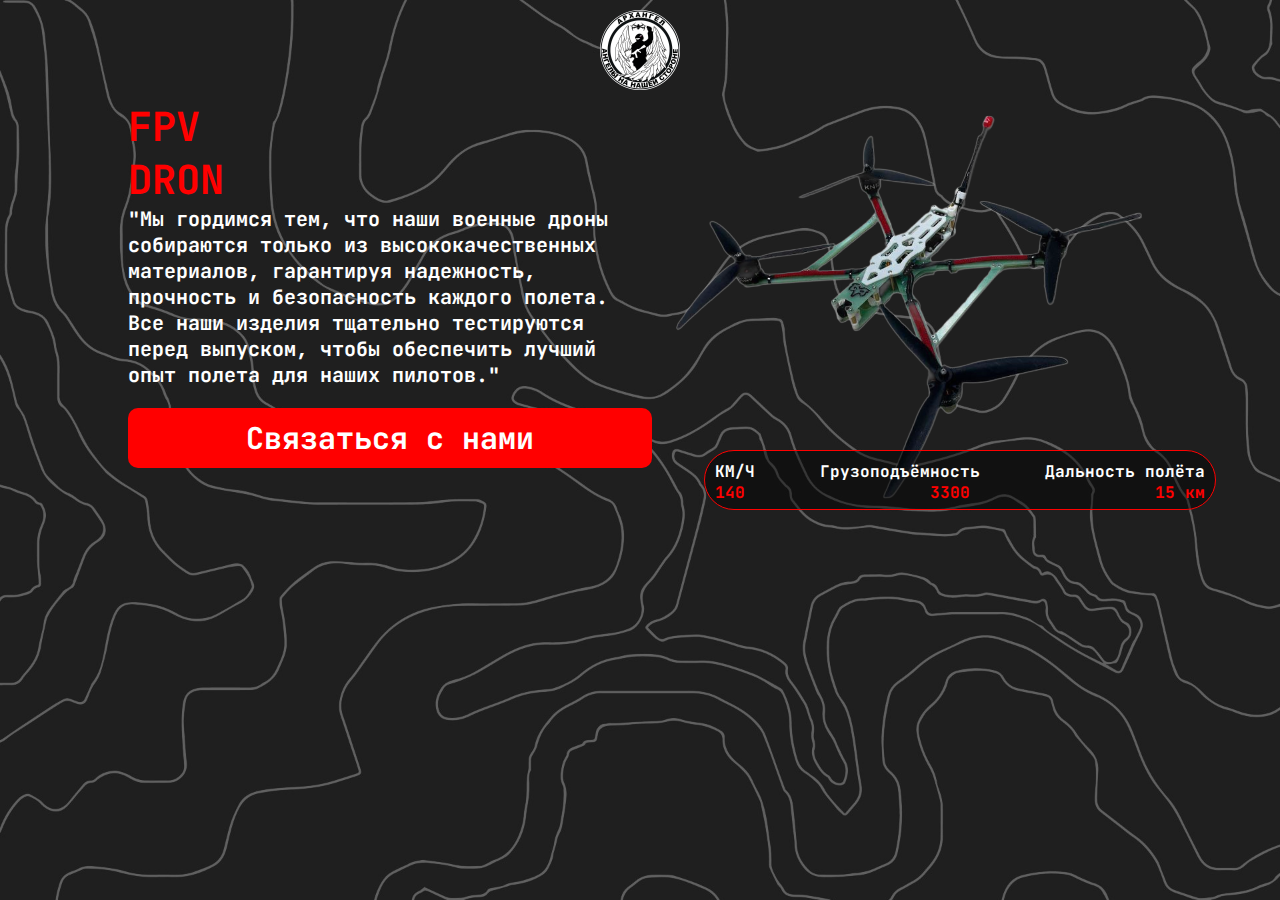
==== commit 89e9c9e1: "new-header" ====
--- a/index.html
+++ b/index.html
@@ -1,801 +1,51 @@
 <!DOCTYPE html>
 <html lang="en">
-    <head>
-        <meta charset="UTF-8">
-        <meta name="viewport" content="width=device-width, initial-scale=1,maximum-scale=1,user-scalable=no">
-        <link rel="stylesheet" href="style.css">
-        <link rel="shortcut icon" href="logo/bacground-img.png" type="image/png">
-        <link rel="stylesheet" href="contact/contact.css">
-        <link rel="stylesheet" href="adaptiv.css">
-        <title>Архангел</title>
-        <link href="https://fonts.googleapis.com/css2?family=Roboto:ital,wght@0,100;0,300;0,400;0,500;0,700;0,900;1,100;1,300;1,400;1,500;1,700;1,900&display=swap" rel="stylesheet">
-    <body>
-        <div class="header" id="up">
-            <div class="header__header">
-                <ul class="header__link">
-                    <li class="header__link__title">
-                        <a href="contact/contact.html" class="header__link__tegA">
-                            <p class="link__title__text">Контакты</p>
-                        </a>
-                    </li>
-                    <li class="header__link__title images">
-                        <a href="" class="">
-                        <img src="logo/bacground-img.png" alt="логотип" class="link__title__img">
-                        </a>
-                    </li>
-                    <li class="header__link__title">
-                        <a href="#link-product" class="header__link__tegA">
-                            <p class="link__title__text">Продукция</p>
-                        </a>
-                    </li>
-                </ul>
-            </div>
-            <div class="header__block">
-                <div class="header__block__left">
-                    <h1 class="header__block__title__h">FPV <br> ДРОНЫ</h1>
-                    <p class = "header__block__title">"Мы гордимся тем, что наши военные дроны собираются только из высококачественных материалов, гарантируя надежность, прочность и безопасность каждого полета. Все наши изделия тщательно тестируются перед выпуском, чтобы обеспечить лучший опыт полета для наших пилотов."</p>
-                    <button class="header__block__left__button">
-                    <a href="contact/contact.html" class="header__block__left__button__title">Связаться с нами</a>
-                    </button>
-                </div>
-                <div class="header__block__right__img__container">
-                    <img src="bacground/header-img--dron.png" alt="Дрон" class="header__block__right__img">
-                </div>
-                <div class="header__block__right">
-                    <div class="header__block__right__descr">
-                        <div class="header__block__right__text 1">
-                            <h4 class="header__block__right__title__h">КМ/Ч</h4>
-                            <p class="header__block__right__title">140</p>
-                        </div>
-                        <div class="header__block__right__text 2">
-                            <h4 class="header__block__right__title__h">Грузоподъёмность</h4>
-                            <p class="header__block__right__title">3300 г</p>
-                        </div>
-                        <div class="header__block__right__text 3">
-                            <h4 class="header__block__right__title__h">Дальность полёта</h4>
-                            <p class="header__block__right__title">15 км</p>
-                        </div>
-                    </div>
-                </div>
-            </div>
-            <!-- ссылка телеграмм привязка -->
-            <div class="header__social__fixed">
-                <p class="header__social__fixed__text">Наша группа </p>
-                <a href="https://t.me/+Qld_G38-YYhmYTBi">
-                <img src="social/telegram.png" alt="иконка телеграмма" class="header__social__fixed__img">
-                </a>
-            </div>
-        </div>
-        <!-- ввидео с ютуба -->
-        <div class="main">
-            <div class="video__block">
-                <iframe width="100%" height="700px" class="vidio" src="https://www.youtube.com/embed/8EU_-lIMdZw" title="Превью &quot;Архангел&quot;" frameborder="0" allow="accelerometer; autoplay; clipboard-write; encrypted-media; gyroscope; picture-in-picture; web-share" allowfullscreen></iframe>
-            </div>
-        </div>
-        <!-- Катрочка с информацией -->
-        <div class="info__block__container">
-            <div class="info__block">
-                <div class="info__block__title__center">
-                    <h1 class="info__block__title__h">Важная информация!</h1>
-                </div>
-                <p class="info__block__title__text">При заказе до 10 изделий, срок изготавления от 3 до 5 дней;</p>
-                <p class="info__block__title__text">При заказе от 10  до 20 изделий, срок изготавления от 5 до 7 дней;</p>
-                <p class="info__block__title__text">При заказе от 20 изделий, срок изготавления согласуется индивидуально</p>
-            </div>
-        </div>
-        <!-- конец -->
-        <!-- Вывески с названием след позиция  -->
-        <div class="name__common">
-            <p class="none" id="link-product"></p>
-            <p class="name__common__text">НАША ПРОДУКЦИЯ</p>
-        </div>
-        <!-- конец -->
-        <!-- ссылки на продукт -->
-        <div class="product__link">
-            <div class="product__link__element one">
-                <a href="#link-scopa-9" class="product__link__title">
-                    <p class="product__link__title__text">Скопа 9</p>
-                </a>
-            </div>
-            <div class="product__link__element">
-                <a href="#link-scopa-7" class="product__link__title">
-                    <p class="product__link__title__text">Скопа 7</p>
-                </a>
-            </div>
-            <div class="product__link__element">
-                <a href="#link-scopa-8" class="product__link__title">
-                    <p class="product__link__title__text">Скопа 8</p>
-                </a>
-            </div>
-            <div class="product__link__element">
-                <a href="#link-scopa-8M" class="product__link__title">
-                    <p class="product__link__title__text">Скопа 8M</p>
-                </a>
-            </div>
-            <div class="product__link__element">
-                <a href="#link-scopa-10" class="product__link__title">
-                    <p class="product__link__title__text">Скопа 10</p>
-                </a>
-            </div>
-            <div class="product__link__element">
-                <a href="#link-scopa-10T" class="product__link__title">
-                    <p class="product__link__title__text">Скопа 10T</p>
-                </a>
-            </div>
-            <div class="product__link__element">
-                <a href="#link-venick" class="product__link__title">
-                    <p class="product__link__title__text">Веник</p>
-                </a>
-            </div>
-            <div class="product__link__element">
-                <a href="#link-retrans" class="product__link__title">
-                    <p class="product__link__title__text">Ретранслятор</p>
-                </a>
-            </div>
-            <p class="none" id="link-scopa-9"></p>
-        </div>
-        <!-- Карточка продукции -->
-        <!-- Карточка продукта 1 Скопа-9 -->
-        <div class="product__container">
-            <div class="product__container__one__flex">
-                <div class="product__container__left">
-                    <img src="dron-img/ckopa-9 1.jpeg" alt="фото дрона" class="product__container__left__img">
-                </div>
-                <div class="product__container__right">
-                    <div class="product__container__right__name">
-                        <div class="product__container__right__name__container">
-                            <h2 class="product__container__right__name__header">БПЛА Скопа</h2>
-                            <h2 class="product__container__right__name__header gray">9</h2>
-                        </div>
-                        <p class="product__container__right__text">Ключевые преимущества</p>
-                    </div>
-                    <div class="product__container__right__advantages">
-                        <p class="product__container__right__advantages__text">
-                            Ударный дрон, способный нести до 3.3 килограмм на расстояние до 15 км;<Br>
-                            Обладает пониженным уровнем шума, способен переносить термобаричекие боеприпасы<br>
-                            Эффективен против бронетехники, опорных сооружений, зданий<br>
-                            Легкость в управление;<br>
-                        </p>
-                    </div>
-                </div>
-            </div>
-            <div class="product__container__two__flex">
-                <div class="product__container__left__specifications">
-                    <p class="product__container__left__specifications__text__header">Характеристики</p>
-                    <div class="product__container__left__specifications__element">
-                        <p class="product__container__left__specifications__text">Размер:</p>
-                        <p class="product__container__left__specifications__text__black">9 дюймов</p>
-                    </div>
-                    <div class="product__container__left__specifications__element">
-                        <p class="product__container__left__specifications__text">Максимальная скорость</p>
-                        <p class="product__container__left__specifications__text__black">140 км/ч</p>
-                    </div>
-                    <div class="product__container__left__specifications__element">
-                        <p class="product__container__left__specifications__text">Дальность применения</p>
-                        <p class="product__container__left__specifications__text__black">0-15 км</p>
-                    </div>
-                    <div class="product__container__left__specifications__element">
-                        <p class="product__container__left__specifications__text">Максимальная высота</p>
-                        <p class="product__container__left__specifications__text__black">5 км</p>
-                    </div>
-                    <div class="product__container__left__specifications__element">
-                        <p class="product__container__left__specifications__text">Полетное время без нагрузки</p>
-                        <p class="product__container__left__specifications__text__black">до 25 минут</p>
-                    </div>
-                    <div class="product__container__left__specifications__element">
-                        <p class="product__container__left__specifications__text">Полетное время с нагрузкой</p>
-                        <p class="product__container__left__specifications__text__black">до 15 минут</p>
-                    </div>
-                    <div class="product__container__left__specifications__element">
-                        <p class="product__container__left__specifications__text">Масса полезной нагрузки</p>
-                        <p class="product__container__left__specifications__text__black">до 3300г</p>
-                    </div>
-                </div>
-                <div class="product__container__right images">
-                    <img src="dron-img/ckopa-9 2.jpeg" alt="фото дрона" class="product__container__right__img">
-                </div>
-            </div>
-            <div class="product__container__bottom two">
-                <div class="product__container__bottom__title">
-                    <p class="product__container__bottom__header__text">*Данное расстояние достигается при ипользование ретранслятора и соответсвующего АКБ</p>
-                    <div class="product__container__bottom__price">
-                        <p class="product__container__bottom__price__text">Цена:</p>
-                        <p class="product__container__bottom__price__text sum "id="scopa-8">45 000 руб</p>
-                    </div>
-                </div>
-            </div>
-            <p class="none" id="link-scopa-7"></p>
-        </div>
-        <!-- конец -->
-        <!-- Карточка продукта 2 Скопа-7 -->
-        <div class="product__container">
-            <div class="product__container__one__flex">
-                <div class="product__container__left">
-                    <img src="dron-img/Скопа-7 1.jpg" alt="фото дрона" class="product__container__left__img">
-                </div>
-                <div class="product__container__right">
-                    <div class="product__container__right__name">
-                        <div class="product__container__right__name__container">
-                            <h2 class="product__container__right__name__header">БПЛА Скопа</h2>
-                            <h2 class="product__container__right__name__header gray">7</h2>
-                        </div>
-                        <p class="product__container__right__text">Ключевые преимущества</p>
-                    </div>
-                    <div class="product__container__right__advantages">
-                        <p class="product__container__right__advantages__text">
-                            Ударный дрон, способный нести до 1.5 килограмм на расстояние до 10 км;<Br>
-                            Легкость в управление;<br>
-                            Возможность переноса и применения гранат типа: Ф-1, РГД-5, ПГ-9ВС, ВОГ-17;<br>
-                            Малая стоимоть 
-                        </p>
-                    </div>
-                </div>
-            </div>
-            <div class="product__container__two__flex">
-                <div class="product__container__left__specifications">
-                    <p class="product__container__left__specifications__text__header">Характеристики</p>
-                    <div class="product__container__left__specifications__element">
-                        <p class="product__container__left__specifications__text">Размер:</p>
-                        <p class="product__container__left__specifications__text__black">7 дюймов</p>
-                    </div>
-                    <div class="product__container__left__specifications__element">
-                        <p class="product__container__left__specifications__text">Максимальная скорость</p>
-                        <p class="product__container__left__specifications__text__black">160 км/ч</p>
-                    </div>
-                    <div class="product__container__left__specifications__element">
-                        <p class="product__container__left__specifications__text">Дальность применения</p>
-                        <p class="product__container__left__specifications__text__black">0-10 км</p>
-                    </div>
-                    <div class="product__container__left__specifications__element">
-                        <p class="product__container__left__specifications__text">Максимальная высота</p>
-                        <p class="product__container__left__specifications__text__black">5 км</p>
-                    </div>
-                    <div class="product__container__left__specifications__element">
-                        <p class="product__container__left__specifications__text">Полетное время без нагрузки</p>
-                        <p class="product__container__left__specifications__text__black">до 25 минут</p>
-                    </div>
-                    <div class="product__container__left__specifications__element">
-                        <p class="product__container__left__specifications__text">Полетное время с нагрузкой</p>
-                        <p class="product__container__left__specifications__text__black">до 15 минут</p>
-                    </div>
-                    <div class="product__container__left__specifications__element">
-                        <p class="product__container__left__specifications__text">Масса полезной нагрузки</p>
-                        <p class="product__container__left__specifications__text__black">до 1500г</p>
-                    </div>
-                </div>
-                <div class="product__container__right imgages">
-                    <img src="dron-img/Скопа-7 2.jpg" alt="фото дрона" class="product__container__right__img">
-                </div>
-            </div>
-            <div class="product__container__bottom two">
-                <div class="product__container__bottom__title">
-                    <p class="product__container__bottom__header__text">*Данное расстояние достигается при ипользование ретранслятора и соответсвующего АКБ</p>
-                    <div class="product__container__bottom__price">
-                        <p class="product__container__bottom__price__text">Цена:</p>
-                        <p class="product__container__bottom__price__text sum "id="scopa-8">37 000 руб</p>
-                    </div>
-                </div>
-            </div>
-            <p class="none" id="link-scopa-8"></p>
-        </div>
-        <!-- конец -->
-        <!-- карточка продукта 3 Скопа 8 -->
-        <div class="product__container">
-            <div class="product__container__one__flex">
-                <div class="product__container__left">
-                    <img src="dron-img/Скопа 8 1.jpeg" alt="фото дрона" class="product__container__left__img">
-                </div>
-                <div class="product__container__right">
-                    <div class="product__container__right__name">
-                        <div class="product__container__right__name__container">
-                            <h2 class="product__container__right__name__header">БПЛА Скопа</h2>
-                            <h2 class="product__container__right__name__header gray">8</h2>
-                        </div>
-                        <p class="product__container__right__text">Ключевые преимущества</p>
-                    </div>
-                    <div class="product__container__right__advantages">
-                        <p class="product__container__right__advantages__text">
-                            Маневренность;<br>
-                            Возможность использования как дрон-разведчика в том числе и с тепловизионной камерой;<br>
-                            Увеличенное время полета без нагрузки до 35 минут
-                        </p>
-                    </div>
-                </div>
-            </div>
-            <div class="product__container__two__flex">
-                <div class="product__container__left__specifications">
-                    <p class="product__container__left__specifications__text__header">Характеристики</p>
-                    <div class="product__container__left__specifications__element">
-                        <p class="product__container__left__specifications__text">Размер:</p>
-                        <p class="product__container__left__specifications__text__black">8 дюймов</p>
-                    </div>
-                    <div class="product__container__left__specifications__element">
-                        <p class="product__container__left__specifications__text">Максимальная скорость</p>
-                        <p class="product__container__left__specifications__text__black">140 км/ч</p>
-                    </div>
-                    <div class="product__container__left__specifications__element">
-                        <p class="product__container__left__specifications__text">Дальность применения</p>
-                        <p class="product__container__left__specifications__text__black">0-10 км</p>
-                    </div>
-                    <div class="product__container__left__specifications__element">
-                        <p class="product__container__left__specifications__text">Максимальная высота</p>
-                        <p class="product__container__left__specifications__text__black">5 км</p>
-                    </div>
-                    <div class="product__container__left__specifications__element">
-                        <p class="product__container__left__specifications__text">Полетное время без нагрузки</p>
-                        <p class="product__container__left__specifications__text__black">до 35 минут</p>
-                    </div>
-                    <div class="product__container__left__specifications__element">
-                        <p class="product__container__left__specifications__text">Полетное время с нагрузкой</p>
-                        <p class="product__container__left__specifications__text__black">до 15 минут</p>
-                    </div>
-                    <div class="product__container__left__specifications__element">
-                        <p class="product__container__left__specifications__text">Масса полезной нагрузки</p>
-                        <p class="product__container__left__specifications__text__black">до 2000г</p>
-                    </div>
-                </div>
-                <div class="product__container__right imgages">
-                    <img src="dron-img/Скопа 8 2.jpeg" alt="фото дрона" class="product__container__right__img">
-                </div>
-            </div>
-            <div class="product__container__bottom two">
-                <div class="product__container__bottom__title">
-                    <p class="product__container__bottom__header__text">*Данное расстояние достигается при ипользование ретранслятора и соответсвующего АКБ</p>
-                    <div class="product__container__bottom__price">
-                        <p class="product__container__bottom__price__text">Цена:</p>
-                        <p class="product__container__bottom__price__text sum "id="scopa-8">42 000 руб</p>
-                    </div>
-                </div>
-            </div>
-            <p class="none" id="link-scopa-8M"></p>
-        </div>
-        <!-- конец -->
-        <!-- карточка продукта 4 Скопа 8M -->
-        <div class="product__container">
-            <div class="product__container__one__flex">
-                <div class="product__container__left">
-                    <img src="dron-img/скопа 8M.jpeg" alt="фото дрона" class="product__container__left__img">
-                </div>
-                <div class="product__container__right">
-                    <div class="product__container__right__name">
-                        <div class="product__container__right__name__container">
-                            <h2 class="product__container__right__name__header">БПЛА Скопа</h2>
-                            <h2 class="product__container__right__name__header gray">8M</h2>
-                        </div>
-                        <p class="product__container__right__text">Ключевые преимущества</p>
-                    </div>
-                    <div class="product__container__right__advantages">
-                        <p class="product__container__right__advantages__text">
-                            Возможность установки тепловизионной камеры;<br>
-                            Возможность переноса и применеия гранат, термобарических боеприпасов с минимальной массой до 4 кг;<Br>
-                            Возможность установки двух видеокамер - курсовая и контроль сброса. Возможность установкисистемы сброса груза.
-                        </p>
-                    </div>
-                </div>
-            </div>
-            <div class="product__container__two__flex">
-                <div class="product__container__left__specifications">
-                    <p class="product__container__left__specifications__text__header">Характеристики</p>
-                    <div class="product__container__left__specifications__element">
-                        <p class="product__container__left__specifications__text">Максимальная скорость</p>
-                        <p class="product__container__left__specifications__text__black">140 км/ч</p>
-                    </div>
-                    <div class="product__container__left__specifications__element">
-                        <p class="product__container__left__specifications__text">Дальность применения</p>
-                        <p class="product__container__left__specifications__text__black">0-15 км</p>
-                    </div>
-                    <div class="product__container__left__specifications__element">
-                        <p class="product__container__left__specifications__text">Максимальная высота</p>
-                        <p class="product__container__left__specifications__text__black">5 км</p>
-                    </div>
-                    <div class="product__container__left__specifications__element">
-                        <p class="product__container__left__specifications__text">Полетное время без нагрузки</p>
-                        <p class="product__container__left__specifications__text__black">до 35 минут</p>
-                    </div>
-                    <div class="product__container__left__specifications__element">
-                        <p class="product__container__left__specifications__text">Полетное время с нагрузкой</p>
-                        <p class="product__container__left__specifications__text__black">до 15 минут</p>
-                    </div>
-                    <div class="product__container__left__specifications__element">
-                        <p class="product__container__left__specifications__text">Масса полезной нагрузки</p>
-                        <p class="product__container__left__specifications__text__black">до 4000г</p>
-                    </div>
-                </div>
-                <div class="product__container__right imgages">
-                    <img src="dron-img/скопа 8M.jpeg" alt="фото дрона" class="product__container__right__img">
-                </div>
-            </div>
-            <div class="product__container__bottom two">
-                <div class="product__container__bottom__title">
-                    <p class="product__container__bottom__header__text">*Данное расстояние достигается при ипользование ретранслятора и соответсвующего АКБ</p>
-                    <div class="product__container__bottom__price">
-                        <p class="product__container__bottom__price__text">Цена:</p>
-                        <p class="product__container__bottom__price__text sum "id="scopa-8">98 700 руб</p>
-                    </div>
-                </div>
-            </div>
-            <p class="none" id="link-scopa-10"></p>
-        </div>
-        <!-- конец -->
-        <!-- карточка продукта 5 Скопа 10 -->
-        <div class="product__container">
-            <div class="product__container__one__flex">
-                <div class="product__container__left">
-                    <img src="dron-img/ckopa-10 1.jpeg" alt="фото дрона" class="product__container__left__img">
-                </div>
-                <div class="product__container__right">
-                    <div class="product__container__right__name">
-                        <div class="product__container__right__name__container">
-                            <h2 class="product__container__right__name__header">БПЛА Скопа</h2>
-                            <h2 class="product__container__right__name__header gray">10</h2>
-                        </div>
-                        <p class="product__container__right__text">Ключевые преимущества</p>
-                    </div>
-                    <div class="product__container__right__advantages">
-                        <p class="product__container__right__advantages__text">
-                            Тепловизионная Камера; <br>
-                            Ударный дрон, способный нести до 4 килограмм на расстояние до 15км; <br>
-                            Обладает пониженной уровнем шума, спобен переносить термобарические боеприпасы;<br>
-                            Эффективен против бронетхники, опорных сооружений, зданий;<br>
-                            Легкость в управление
-                        </p>
-                    </div>
-                </div>
-            </div>
-            <div class="product__container__two__flex">
-                <div class="product__container__left__specifications">
-                    <p class="product__container__left__specifications__text__header">Характеристики</p>
-                    <div class="product__container__left__specifications__element">
-                        <p class="product__container__left__specifications__text">Размер:</p>
-                        <p class="product__container__left__specifications__text__black">10 дюймов</p>
-                    </div>
-                    <div class="product__container__left__specifications__element">
-                        <p class="product__container__left__specifications__text">Максимальная скорость</p>
-                        <p class="product__container__left__specifications__text__black">120 км/ч</p>
-                    </div>
-                    <div class="product__container__left__specifications__element">
-                        <p class="product__container__left__specifications__text">Дальность применения</p>
-                        <p class="product__container__left__specifications__text__black">0-15 км</p>
-                    </div>
-                    <div class="product__container__left__specifications__element">
-                        <p class="product__container__left__specifications__text">Максимальная высота</p>
-                        <p class="product__container__left__specifications__text__black">5 км</p>
-                    </div>
-                    <div class="product__container__left__specifications__element">
-                        <p class="product__container__left__specifications__text">Полетное время без нагрузки</p>
-                        <p class="product__container__left__specifications__text__black">до 25 минут</p>
-                    </div>
-                    <div class="product__container__left__specifications__element">
-                        <p class="product__container__left__specifications__text">Полетное время с нагрузкой</p>
-                        <p class="product__container__left__specifications__text__black">до 15 минут</p>
-                    </div>
-                    <div class="product__container__left__specifications__element">
-                        <p class="product__container__left__specifications__text">Масса полезной нагрузки</p>
-                        <p class="product__container__left__specifications__text__black">до 4000г</p>
-                    </div>
-                </div>
-                <div class="product__container__right imgages">
-                    <img src="dron-img/ckopa-10 2.jpeg" alt="фото дрона" class="product__container__right__img">
-                </div>
-            </div>
-            <div class="product__container__bottom two">
-                <div class="product__container__bottom__title">
-                    <p class="product__container__bottom__header__text">*Данное расстояние достигается при ипользование ретранслятора и соответсвующего АКБ</p>
-                    <div class="product__container__bottom__price">
-                        <p class="product__container__bottom__price__text">Цена:</p>
-                        <p class="product__container__bottom__price__text sum "id="scopa-8">50 000 руб</p>
-                    </div>
-                </div>
-            </div>
-            <p class="none" id="link-scopa-10T"></p>
-        </div>
-        <!-- конец -->
-        <!-- карточка продукта 6 Скопа 10t -->
-        <div class="product__container">
-            <div class="product__container__one__flex">
-                <div class="product__container__left">
-                    <img src="dron-img/ckopa-10t 1.jpeg" alt="фото дрона" class="product__container__left__img">
-                </div>
-                <div class="product__container__right">
-                    <div class="product__container__right__name">
-                        <div class="product__container__right__name__container">
-                            <h2 class="product__container__right__name__header">БПЛА Скопа</h2>
-                            <h2 class="product__container__right__name__header gray">10T</h2>
-                        </div>
-                        <p class="product__container__right__text">Ключевые преимущества</p>
-                    </div>
-                    <div class="product__container__right__advantages">
-                        <p class="product__container__right__advantages__text">
-                            Ударный дрон, способный нести до 4 килограмм на расстояние до 15км; <br>
-                            Обладает пониженной уровнем шума, спобен переносить термобарические боеприпасы;<br>
-                            Эффективен против "Бабы Яги", опорных сооружений, зданий,бронетехники в ночное время;<br>
-                            Легкость в управление
-                        </p>
-                    </div>
-                </div>
-            </div>
-            <div class="product__container__two__flex">
-                <div class="product__container__left__specifications">
-                    <p class="product__container__left__specifications__text__header">Характеристики</p>
-                    <div class="product__container__left__specifications__element">
-                        <p class="product__container__left__specifications__text">Размер:</p>
-                        <p class="product__container__left__specifications__text__black">10 дюймов</p>
-                    </div>
-                    <div class="product__container__left__specifications__element">
-                        <p class="product__container__left__specifications__text">Максимальная скорость</p>
-                        <p class="product__container__left__specifications__text__black">120 км/ч</p>
-                    </div>
-                    <div class="product__container__left__specifications__element">
-                        <p class="product__container__left__specifications__text">Дальность применения</p>
-                        <p class="product__container__left__specifications__text__black">0-15 км</p>
-                    </div>
-                    <div class="product__container__left__specifications__element">
-                        <p class="product__container__left__specifications__text">Максимальная высота</p>
-                        <p class="product__container__left__specifications__text__black">5 км</p>
-                    </div>
-                    <div class="product__container__left__specifications__element">
-                        <p class="product__container__left__specifications__text">Полетное время без нагрузки</p>
-                        <p class="product__container__left__specifications__text__black">до 25 минут</p>
-                    </div>
-                    <div class="product__container__left__specifications__element">
-                        <p class="product__container__left__specifications__text">Полетное время с нагрузкой</p>
-                        <p class="product__container__left__specifications__text__black">до 15 минут</p>
-                    </div>
-                    <div class="product__container__left__specifications__element">
-                        <p class="product__container__left__specifications__text">Масса полезной нагрузки</p>
-                        <p class="product__container__left__specifications__text__black">до 4000г</p>
-                    </div>
-                </div>
-                <div class="product__container__right imgages">
-                    <img src="dron-img/ckopa-10t 2.jpeg" alt="фото дрона" class="product__container__right__img">
-                </div>
-            </div>
-            <div class="product__container__bottom two">
-                <div class="product__container__bottom__title">
-                    <p class="product__container__bottom__header__text">*Данное расстояние достигается при ипользование ретранслятора и соответсвующего АКБ</p>
-                    <p class="product__container__bottom__header__text dop-info">2 видеокаммеры - курсовая и тепловизионная. Возможность установки системы сброса груза</p>
-                    <div class="product__container__bottom__price">
-                        <p class="product__container__bottom__price__text">Цена:</p>
-                        <p class="product__container__bottom__price__text sum "id="scopa-8">115 000 руб</p>
-                    </div>
-                </div>
-            </div>
-            <p class="none" id="link-venick"></p>
-        </div>
-        <!-- конец -->
-        <!-- карточка продукта 7 Веник -->
-        <div class="product__container">
-            <div class="product__container__one__flex">
-                <div class="product__container__left">
-                    <img src="dron-img/venick-1.jpeg" alt="фото дрона" class="product__container__left__img">
-                </div>
-                <div class="product__container__right">
-                    <div class="product__container__right__name">
-                        <div class="product__container__right__name__container">
-                            <h2 class="product__container__right__name__header gray">Веник</h2>
-                        </div>
-                        <p class="product__container__right__text">Ключевые преимущества</p>
-                    </div>
-                    <div class="product__container__right__advantages">
-                        <p class="product__container__right__advantages__text">
-                            Дрон самолетного типа (ударный разведчик), способный нести до 3.2 килограмм на расстояние до 20 км;<br>
-                            Обладает пониженным уровнем шума, способен переносить термобарические боеприпасы:<br>
-                            Эффективен против бронетехники, опорных сооружений, зданий;<br>
-                            Легкость в управление
-                        </p>
-                    </div>
-                </div>
-            </div>
-            <div class="product__container__two__flex">
-                <div class="product__container__left__specifications">
-                    <div class="product__container__left__specifications__element">
-                        <p class="product__container__left__specifications__text">Размах крыла</p>
-                        <p class="product__container__left__specifications__text__black">1,8 м</p>
-                    </div>
-                    <div class="product__container__left__specifications__element">
-                        <p class="product__container__left__specifications__text">Длина изделия</p>
-                        <p class="product__container__left__specifications__text__black">1,5 м</p>
-                    </div>
-                    <div class="product__container__left__specifications__element">
-                        <p class="product__container__left__specifications__text">Максимальная скорость</p>
-                        <p class="product__container__left__specifications__text__black">110 км/ч</p>
-                    </div>
-                    <div class="product__container__left__specifications__element">
-                        <p class="product__container__left__specifications__text">Дальность применения</p>
-                        <p class="product__container__left__specifications__text__black">0-20 км</p>
-                    </div>
-                    <div class="product__container__left__specifications__element">
-                        <p class="product__container__left__specifications__text">Максимальная высота</p>
-                        <p class="product__container__left__specifications__text__black">2 км</p>
-                    </div>
-                    <div class="product__container__left__specifications__element">
-                        <p class="product__container__left__specifications__text">Полетное время без нагрузки</p>
-                        <p class="product__container__left__specifications__text__black">до 25 минут</p>
-                    </div>
-                    <div class="product__container__left__specifications__element">
-                        <p class="product__container__left__specifications__text">Полетное время с нагрузкой</p>
-                        <p class="product__container__left__specifications__text__black">до 15 минут</p>
-                    </div>
-                    <div class="product__container__left__specifications__element">
-                        <p class="product__container__left__specifications__text">Масса полезной нагрузки</p>
-                        <p class="product__container__left__specifications__text__black">до 3200г</p>
-                    </div>
-                </div>
-                <div class="product__container__right imgages">
-                    <img src="dron-img/venick-2.jpeg" alt="фото дрона" class="product__container__right__img">
-                </div>
-            </div>
-            <div class="product__container__bottom two">
-                <div class="product__container__bottom__title">
-                    <p class="product__container__bottom__header__text">*Данное расстояние достигаеся при ипользование ретранслятора и соответсвующего АКБ</p>
-                    <div class="product__container__bottom__price">
-                        <p class="product__container__bottom__price__text">Цена:</p>
-                        <p class="product__container__bottom__price__text sum "id="scopa-8">75 000 руб</p>
-                    </div>
-                </div>
-            </div>
-        </div>
-        <p class="none" id="link-retrans"></p>
-        </div>
-        <!-- конец -->
-        <!-- Вывески с названием след позиция  -->
-        <div class="name__common">
-            <p class="name__common__text">РЕТРАНСЛЯТОР</p>
-        </div>
-        <!-- конец -->
-        <!-- РЕТРАНСЛЯТОР -->
-        <div class="retrans__container">
-            <div class="retrans__block center">
-                <h2 class="retrans__block__title">
-                    РЕТРАНСЛЯТОР ДАЛЬНЕГО ДЕЙСТВИЯ БЕСПИЛОТНОГО<br>
-                    ЛЕТАТЕЛЬНОГО АППАРАТА - 2 УПРАВЛЯЕМЫЙ МОДЕРНИЗИРОВАННЫЙ <br>
-                    <h2 class="product__container__right__name__header gray">РДДБПЛА-2УМ</h2>
-                </h2>
-            </div>
-            <div class="retrans__flex">
-                <div class="retrans__block left">
-                    <p class="retrans__left__descr">Техническое изделие "РДДБПЛА-2УМ" <br>представляет собой антенну со следующими характеристиками:</p>
-                    <div class="retrans__left__title__text">
-                        <p class="retrans__left__text left">Тип приемной антенны:</p>
-                        <p class="retrans__left__text right">Офсетная</p>
-                    </div>
-                    <div class="retrans__left__title__text">
-                        <p class="retrans__left__text left">Усиление антенны:</p>
-                        <p class="retrans__left__text right">20 dbi</p>
-                    </div>
-                    <div class="retrans__left__title__text">
-                        <p class="retrans__left__text left">Диапозон робочих частот на прием:</p>
-                        <p class="retrans__left__text right">5645-5945МГц</p>
-                    </div>
-                    <div class="retrans__left__title__text">
-                        <p class="retrans__left__text left">Угол лепестка направленности приемной <br>антенны по уровню -ЗБД:</p>
-                        <p class="retrans__left__text right">15 Градусов Г/В</p>
-                    </div>
-                    <div class="retrans__left__title__text">
-                        <p class="retrans__left__text left">Напряжение питания:</p>
-                        <p class="retrans__left__text right">12-24 в постоянного тока</p>
-                    </div>
-                    <div class="retrans__left__title__text">
-                        <p class="retrans__left__text left">Максимальная потребляемая мощность:</p>
-                        <p class="retrans__left__text right">2,5 Вт</p>
-                    </div>
-                    <div class="retrans__left__title__text">
-                        <p class="retrans__left__text left">Поляризация приёмной антенны:</p>
-                        <p class="retrans__left__text right">Круговая правая</p>
-                    </div>
-                    <div class="retrans__left__title__text">
-                        <p class="retrans__left__text left">Рекомендуемая максимальная длина <br>кабеля связи:</p>
-                        <p class="retrans__left__text right">до 150 метров</p>
-                    </div>
-                </div>
-                <div class="retrans_k__right">
-                    <img src="dron-img/retranslator.jpeg" alt="фотография ретранслятора" class="retrans__block__right__img">
-                </div>
-            </div>
-            <div class="retrans__block bottom center">
-                <p class="retrans__block__title">Изделие позволяет принимать FPV видеосигнал, поступающий от БПЛА на больших расстояниях. Изделие протестированно на расстоянии до 36,8 км
-                </p>
-            </div>
-        </div>
-        <!-- блок с картинками  -->
-        <div class="container__fons__images">
-            <div class="fons__images">
-                <img src="bacground/bacground-image-fons-1.jpg" alt="задний фон 1" class="fons__images__img one">
-            </div>
-            <div class="fons__images">
-                <img src="bacground/bacground-image-fons-2.jpg" alt="задний фон 2" class="fons__images__img">
-            </div>
-            <div class="fons__images three">
-                <img src="bacground/bacground-image-fons-3.jpg" alt="задний фон 3" class="fons__images__img three">
-            </div>
-        </div>
-        <!-- блок Онас -->
-        <p class="none" id="info-block"></p>
-        <div class="name__common">
-            <p class="name__common__text">О НАС</p>
-        </div>
-        <div class="aboutUS__container">
-            <div class="aboutUS__block">
-                <p class="abouUS__block__text">Мы - команда профессионалов, которая страстно любит <br>
-                    исследовать небеса с помощью дронов. <br>
-                </p>
-                <p class="abouUS__block__text">
-                    Наша специализация включает разработку и производство<br> 
-                    уникальных военных беспилотных летательных аппаратов (БПЛА),<br> 
-                    предназначенных для выполнения разведывательных миссий, <br>
-                    наблюдения за боевой обстановкой, а также поддержки военных операций.<br> 
-                </p>
-                <p class="abouUS__block__text">
-                    Наши БПЛА оснащены передовыми технологиями и системами, <br>
-                    обеспечивая высокую скорость, маневренность<br>
-                    и точность в выполнении задач на поле боя. <br>
-                    Мы гордимся своей работой и стремимся к дальнейшему развитию<br>
-                    в области военной дрон-технологии, обеспечивая <br>
-                    надежную поддержку нашим вооруженным силам.<br>
-                </p>
-                <p class="abouUS__block__text">
-                    Дроны проходят испытания на военном полигоне и в зоне СВО,<br>
-                    обеспечивая их надежную и эффективную работу в самых тяжелых боевых условиях.
-                </p>
-            </div>
-        </div>
-        <!-- карта -->
-        <div class="contact__container">
-            <div class="contact__block">
-                <div class="contact__block__text__header">
-                    <p class="contact__block__text__header__title">Контакты</p>
-                </div>
-                <div class="social__block">
-                    <div class="social__block__element">
-                        <h4 class="social__block__text">WHATSAPP</h4>
-                        <a href="tel:89673133877" class="social__block__link" class="a__link">
-                            <p class="social__block__number">8 (967) 313 38-77</p>
-                            <img src="social/watsapp.png" alt="иконка ватцап" class="social__block__img watsapp">
-                        </a>
-                    </div>
-                    <div class="social__block__element">
-                        <h4 class="social__block__text adr">АДРЕС</h4>
-                        <a href="https://yandex.ru/maps/-/CDR5zB41" class="social__block__link">
-                            <p class="social__block__number">Ставропольский край, город Ставрополь.<br> НПЦ "Беспилотная зона"</p>
-                        </a>
-                    </div>
-                    <div class="social__block__element">
-                        <h4 class="social__block__text">TELEGRAM</h4>
-                        <div class="social__block__link">
-                            <a href="https://t.me/+Qld_G38-YYhmYTBi" class="social__block__link">
-                                <p class="social__block__number">ARXANGEL</p>
-                                <img src="social/telegram.png" alt="иконка телеграмм" class="social__block__img">
-                            </a>
-                        </div>
-                    </div>
-                </div>
-                <div class="block__map">
-                    <script type="text/javascript" charset="utf-8" async src="https://api-maps.yandex.ru/services/constructor/1.0/js/?um=constructor%3Ad7343c3aee1898e45aa55d6733030179b3a83599f6151723c3e772328669cef1&amp;lang=ru_RU&amp;scroll=true"></script>
-                </div>
-            </div>
-        </div>
-        <div class="footer">
-            <div class="footer__flex">
-                <div class="footer__element">
-                    <a href="#info-block" class="footer__element__link">
-                        <p class="footer__element__link__text">О нас</p>
-                    </a>
-                </div>
-                <div class="footer__element">
-                    <a href="#link-product" class="footer__element__link">
-                        <p class="footer__element__link__text">Продукция</p>
-                    </a>
-                </div>
-                <div class="footer__element">
-                    <a href="#up" class="footer__element__link">
-                        <p class="footer__element__link__text">Наверх ↑</p>
-                    </a>
-                </div>
-            </div>
-            <div class="footer__header__name">
-                <p class="footer__header__name__text">Проект "Архангел"</p>
-            </div>
-        </div>
-        </div>
-    </body>
-</html>+	<head>
+		<meta charset="UTF-8" />
+		<meta name="viewport" content="width=device-width, initial-scale=1.0" />
+		<link rel="stylesheet" href="reset.css" />
+		<link rel="stylesheet" href="style.css" />
+		<link rel="shortcut icon" href="logo/bacground-img.png" type="image/png" />
+		<link rel="stylesheet" href="contact/contact.css" />
+		<link rel="stylesheet" href="adaptiv.css" />
+		<title>Архангел</title>
+	</head>
+	<body>
+		<div class="container">
+			<header>
+				<img src="/img/logo/bacground-img.png" alt="" />
+			</header>
+
+			<div class="headerBlock">
+				<span
+					><h1 style="color: #ff0000">
+						FPV <br />
+						DRON
+					</h1>
+					<p>
+						"Мы гордимся тем, что наши военные дроны собираются только из
+						высококачественных материалов, гарантируя надежность, прочность и
+						безопасность каждого полета. Все наши изделия тщательно тестируются
+						перед выпуском, чтобы обеспечить лучший опыт полета для наших
+						пилотов."
+					</p>
+					<button>Связаться с нами</button>
+				</span>
+				<img src="/img/bacground/header-img--dron.png" alt="" />
+
+				<div class="descr">
+					<span>
+                        <div>КМ/Ч</div>
+						<div>Грузоподъёмность</div>
+						<div>Дальность полёта</div>
+                    </span>
+                    <span>
+                         <div style="color: #ff0000;">140</div>
+						<div style="color: #ff0000;">3300</div>
+						<div style="color: #ff0000;">15 км</div>
+                    </span>
+				</div>
+			</div>
+		</div>
+	</body>
+</html>
--- a/style.css
+++ b/style.css
@@ -1,662 +1,84 @@
+@import url('https://fonts.googleapis.com/css2?family=JetBrains+Mono:ital,wght@0,100..800;1,100..800&display=swap');
 * {
-    font-family: "Roboto", sans-serif;
-    font-weight: 400;
-    font-style: normal;
-    color: #fff;
+	font-family: 'JetBrains Mono', monospace;
+	font-weight: bold;
+	color: #fff;
+	margin: 0;
+	padding: 0;
 }
 
 p {
-    margin: 0;
-    color: #fff;
+	margin: 0;
+	color: #ffffff;
 }
 
-body::before {
-    width: 100%;
-    background-image: url(bacground/bacground-image.jpg);
-    background-size: cover;
-    background-attachment: fixed;
-    margin: 0;
-    padding: 0;
-    background-color: #000;
+body {
+	box-sizing: border-box;
+	width: 100%;
+	background-image: url(/img/bacground/bacground-image.jpg);
+	background-size: cover;
+	background-attachment: fixed;
+	background-color: #000;
 }
 
-/* Шапка сайта */
-/* Верх шапки */
 .container {
-    width: 100%;
-    margin: 100px auto;
-    padding-left: 15px;
-    padding-right: 15px;
+	width: 80%;
+	margin: 0 auto;
+}
+header {
+	display: grid;
+	justify-content: center;
+
+	& img {
+		padding: 10px;
+		width: 100px;
+		height: 100px;
+	}
 }
 
-.header {
-    width: 100%;
-    margin: 0;
-    padding: 0;
+.headerBlock {
+	display: flex;
+	justify-content: space-around;
+
+	& h1 {
+		font-size: 40px;
+	}
+
+	& p {
+		font-size: 20px;
+	}
+
+	& button {
+		width: 100%;
+		height: 60px;
+		border-radius: 10px;
+		margin-top: 20px;
+		background-color: #ff0000;
+		font-size: 30px;
+		border: none;
+
+		&:hover {
+			transform: scale(1.03);
+		}
+	}
 }
 
-.header__header {
-    min-width: 100%;
-    margin: 0;
-    background-color: #000;
-    opacity: 0.8;
+.descr {
+	position: absolute;
+	top: 50%;
+	left: 55%;
+	width: 40%;
+	height: 60px;
+	background-color: rgba(0, 0, 0, 0.432);
+	border: 1px solid #ff0000;
+	border-radius: 30px;
+	padding: 10px;
+	display: grid;
+	align-items: center;
+
+	& span {
+		display: flex;
+		justify-content: space-between;
+		align-items: center;
+	}
 }
-
-.header__link {
-    display: flex;
-    justify-content: space-between;
-    align-items: center;
-    margin: 0;
-    padding: 0;
-    padding-left: 10%;
-    padding-right: 10%;
-    list-style: none;
-}
-
-.header__link__tegA {
-    text-decoration: none;
-}
-
-.link__title__img {
-    width: 100px;
-    height: 100px;
-}
-
-.link__title__text {
-    font-size: 25px;
-    text-decoration: none;
-    color: #fff;
-}
-
-.header__link__title {
-    width: 100%;
-    text-align: center;
-    margin: 0;
-}
-
-.header__link__title.images {
-    margin: 0 20px 0 20px;
-}
-
-.link__title__text:hover {
-    color: #fd4d4d;
-    transform: scale(1.05);
-}
-
-
-/* Середина шапки */
-.header__block {
-    margin: 100px auto;
-    margin-top: 0;
-    width: 80%;
-    height: 60%;
-    justify-content: space-between;
-    display: flex;
-    align-items: center;
-}
-
-.header__block__left {
-    margin-top: 10px;
-}
-
-.header__block__title__h {
-    color: #fff;
-    font-size: 60px;
-    margin-top: 0;
-}
-
-.header__block__title {
-    color: #fff;
-    font-size: 25px;
-    font-family: "Roboto", sans-serif;
-    font-weight: 300;
-    font-style: normal;
-    margin: 25px 0 25px 0;
-}
-
-.header__block__left__button {
-    width: 400px;
-    height: 60px;
-    border: 0;
-    background-color: #fc2d2d;
-    border-radius: 50px;
-}
-
-.header__block__left__button__title {
-    color: #fff;
-    font-size: 20px;
-    text-decoration: none;
-}
-
-.header__block__left__button:hover {
-    transform: scale(1.03);
-}
-
-.header__block__right__img__container {
-    margin-top: 10%;
-}
-
-.header__block__right__img {
-    width: 800px;
-}
-
-.header__block__right__descr {
-    padding-left: 10px;
-    display: flex;
-    width: 562px;
-    border: 2px solid grey;
-    border-radius: 20px;
-    position: absolute;
-    top: 30%;
-    right: 15%;
-}
-
-.header__block__right__text {
-    margin-right: 20px;
-}
-
-.header__block__right__title__h {
-    font-size: 25px;
-    color: #fd4d4d;
-    margin-bottom: 2px;
-    margin: 0;
-}
-
-.header__block__right__title {
-    font-size: 18px;
-    color: #7c7c7c;
-}
-
-.header__social__fixed {
-    left: 1%;
-    top: 90%;
-    position: fixed;
-    width: 200px;
-    display: flex;
-    justify-content: space-between;
-    align-items: center;
-    z-index: 999;
-}
-
-.header__social__fixed__img {
-    width: 60px;
-    height: 60px;
-}
-
-.header__social__fixed__img:hover {
-    transform: scale(1.1);
-}
-
-.header__social__fixed__text {
-    padding-top: 6px;
-    font-weight: 500;
-    text-align: center;
-    width: 130px;
-    height: 30px;
-    border-radius: 5px;
-    background-color: #222;
-    font-size: 15px;
-    color: #fff;
-}
-
-
-/* Блок с видео */
-.main {
-    width: 100%;
-    margin: 0 auto;
-}
-
-.video__block {
-    margin-top: 30px auto;
-    text-align: center;
-}
-
-/* конец */
-
-
-/* Блок с информацией */
-.info__block {
-    width: 100%;
-    background-color: #222;
-    border-radius: 20px;
-    opacity: 0.8;
-}
-
-.info__block__title__center {
-    text-align: center;
-}
-
-.info__block__title__h {
-    padding-top: 20px;
-    color: #ff0000;
-    font-size: 50px;
-    font-weight: 400;
-}
-
-.info__block__title__text {
-    color: #fff;
-    font-size: 34px;
-    padding-left: 20px;
-    padding-right: 20px;
-    padding-bottom: 20px;
-}
-
-.info__block__container {
-    width: 80%;
-    margin: 100px auto;
-    display: flex;
-    text-align: center;
-}
-
-.info__block.two {
-    margin: 5px;
-}
-
-/* конец */
-
-
-/* ссылки на продукт */
-.product__link {
-    width: 80%;
-    margin: 100px auto;
-    display: flex;
-    justify-content: space-between;
-    align-items: center;
-}
-
-.product__link__element {
-    width: 100%;
-    height: 100px;
-    display: flex;
-    align-items: center;
-    justify-content: center;
-    background-color: #222;
-    opacity: 0.8;
-    border-left: 1px solid #ff0000;
-}
-
-.product__link__element:last-child {
-    border-right: 1px solid #ff0000;
-}
-
-.product__link__title {
-    width: 100%;
-    text-align: center;
-    text-decoration: none;
-}
-
-.product__link__title__text {
-    margin-top: 30px;
-    margin-bottom: 30px;
-    text-decoration: none;
-    font-size: 20px;
-}
-
-.product__link__title__text:hover {
-    color: grey;
-}
-
-/* конец */
-
-
-/* Обложка карточки продукта */
-.product__container {
-    margin: 100px auto;
-    width: 71%;
-    height: 100%;
-    margin-top: 100px;
-    padding: 0 20px 0 20px;
-    justify-content: center;
-}
-
-/* конец */
-
-
-/* Верхняя часть */
-.product__container__one__flex {
-    display: flex;
-    /* justify-content: space-between; */
-}
-
-.product__container__left__img {
-    width: 550px;
-    height: 550px;
-    border-radius: 20px;
-}
-
-.product__container__right {
-    margin-left: 40px;
-}
-
-
-.product__container__right__name {
-    background-color: #222;
-    opacity: 0.8;
-    border-radius: 20px;
-    padding-left: 20px;
-    margin-bottom: 20px;
-}
-
-.product__container__right__text {
-    margin: 0;
-    color: #c2c2c2;
-    font-size: 20px;
-}
-
-.product__container__right__name__container {
-    display: flex;
-}
-
-.product__container__right__name__header {
-    margin: 0;
-    padding: 10px 0 20px 0;
-    font-size: 35px;
-    color: #fff;
-}
-
-.product__container__right__name__header.gray {
-    color: green;
-    padding-left: 5px;
-}
-
-.product__container__right__advantages {
-    height: 437px;
-    display: flex;
-    align-items: center;
-    background-color: #222;
-    opacity: 0.8;
-    border-radius: 20px;
-    padding-left: 20px;
-}
-
-.product__container__right__advantages__text {
-    padding: 10px 10px 0 0;
-    margin: 0;
-    color: #fff;
-    font-size: 25px;
-}
-
-/* конец */
-
-
-/* Нижняя часть */
-.product__container__two__flex {
-    display: flex;
-    justify-content: space-between;
-    margin-top: 40px;
-}
-
-.product__container__right__img {
-    width: 550px;
-    height: 550px;
-    border-radius: 20px;
-}
-
-.product__container__left__specifications {
-    width: 100%;
-    height: 550px;
-    background-color: #222;
-    opacity: 0.8;
-    border-radius: 20px;
-}
-
-.product__container__left__specifications__text__header {
-    margin: 0;
-    padding: 20px 0 0 30px;
-    color: #fff;
-    font-size: 30px;
-    padding-bottom: 20px;
-}
-
-.product__container__left__specifications__element {
-    display: flex;
-    justify-content: space-between;
-    align-items: center;
-    height: 67px;
-    padding: 0 10px 0 20px;
-}
-
-.product__container__left__specifications__text {
-    color: #fff;
-    font-size: 24px;
-    margin: 0;
-}
-
-.product__container__left__specifications__text__black {
-    color: #c2c2c2;
-    font-size: 20px;
-}
-
-/* конец */
-
-
-/* Последняя чать  */
-.product__container__bottom.two {
-    width: 95%;
-    height: 100%;
-    margin: 0 auto;
-    background-color: #222;
-    opacity: 0.8;
-    border-radius: 20px;
-    margin-top: 40px;
-    border: 2px solid #ff0000;
-    text-align: center;
-    padding: 10px;
-}
-
-.product__container__bottom__header__text {
-    font-size: 25px;
-    color: grey;
-}
-
-.product__container__bottom__header__text.dop-info {
-    font-size: 25px;
-    padding-top: 10px;
-    color: #fff;
-}
-
-.product__container__bottom__price {
-    display: flex;
-    align-items: center;
-    justify-content: center;
-    margin-top: 20px;
-}
-
-.product__container__bottom__price__text {
-    font-size: 25px;
-    color: #fff;
-}
-
-.product__container__bottom__price__text.sum {
-    color: #ff0000;
-    padding-left: 5px;
-}
-
-/* конец */
-
-
-/* Вывески с названием след позиция */
-.name__common {
-    margin: 6% 0 5% 10%;
-}
-
-.name__common__text {
-    font-size: 50px;
-}
-
-/* конец */
-
-
-/* ретранслятор */
-/* center */
-.retrans__container {
-    width: 90%;
-    padding-left: 20px;
-    margin: 100px auto;
-    padding-right: 20px;
-}
-
-.retrans__block {
-    background-color: #222;
-    opacity: 0.8;
-    border-radius: 20px;
-}
-
-.retrans__block.center {
-    width: 95%;
-    margin: 0 auto;
-    border: 2px solid #ff0000;
-    text-align: center;
-    margin-bottom: 30px;
-}
-
-.retrans__block__title {
-    padding: 10px;
-    margin: 0;
-    font-size: 24px;
-}
-
-.retrans__flex {
-    display: flex;
-    justify-content: space-between;
-}
-
-
-/* левая часть */
-.retrans__block.left {
-    height: 100%;
-    width: 100%;
-    margin-right: 40px;
-    padding: 0 20px 0 20px;
-}
-
-.retrans__left__descr {
-    text-align: center;
-    font-size: 30px;
-    margin-bottom: 20px;
-}
-
-.retrans__left__title__text {
-    display: flex;
-    justify-content: space-between;
-    align-items: center;
-    height: 130px;
-    padding: 0 10px 0 20px;
-    border-top: 1px solid black;
-    border-bottom: 1px solid black;
-}
-
-.retrans__left__title__text:last-child {
-    border-bottom: 0;
-}
-
-.retrans__left__text {
-    font-size: 19px;
-}
-
-.retrans__left__text.right {
-    text-align: end;
-    color: grey;
-}
-
-/* правая часть */
-.retrans__block__right {
-    height: 80%;
-}
-
-.retrans__block__right__img {
-    width: 100%;
-    height: 96%;
-    border-radius: 20px;
-}
-
-/* нижняя часть  */
-.retrans__block.center {
-    margin-top: 80px;
-}
-
-
-/* Блок с картинками */
-.container__fons__images {
-    display: flex;
-    width: 100%;
-}
-
-.fons__images {
-    width: 33.333%;
-    height: 33%;
-}
-
-.fons__images__img {
-    width: 100%;
-    height: 100%;
-}
-
-.fons__images:hover {
-    transform: scale(1.01);
-    box-shadow: 0 -5px 20px #111;
-}
-
-
-/* блок о нас */
-.aboutUS__container {
-    margin: 100px auto;
-    width: 80%;
-}
-
-.aboutUS__block {
-    width: 50%;
-    background-color: #222;
-    opacity: 0.8;
-    border-radius: 20px;
-    border: 1px solid #ff0000;
-}
-
-.abouUS__block__text {
-    font-size: 20px;
-    padding: 10px 0 10px 20px;
-}
-
-
-/* футер */
-.footer {
-    background-color: #000;
-}
-
-.footer__flex {
-    margin: 0 auto;
-    padding-top: 20px;
-    width: 50%;
-    display: flex;
-    justify-content: space-between;
-    margin-bottom: 30px;
-}
-
-.footer__element {
-    margin: 0 10px 0 10px;
-    text-align: center;
-    width: 100%;
-}
-
-.footer__element__link {
-    text-decoration: none;
-}
-
-.footer__element__link__text {
-    font-size: 18px;
-}
-
-.footer__element__link__text:hover {
-    color: #7c7c7c;
-}
-
-.footer__header__name {
-    width: 20%;
-    margin: 0 auto;
-    text-align: center;
-    padding-bottom: 15px;
-}
-
-.footer__header__name__text {
-    font-size: 23px;
-}--- a/adaptiv.css
+++ b/adaptiv.css
@@ -1,266 +1,14 @@
-@media screen and (max-width: 1300px) {
-    .product__container__right__advantages__text {
-        font-size: 20px;
-    }
-
-    .product__container__left__specifications__text {
-        font-size: 20px;
-    }
-
-    .product__container__left__specifications__text__black {
-        font-size: 20px;
-    }
+@media screen and (min-width: 1280px){
+    
 }
-
-@media screen and (max-width: 1200px) {
-    .retrans_k__right {
-        margin-top: 40px;
-    }
-
-    .retrans__flex {
-        justify-content: center;
-        display: block;
-    }
-
-    .header__block__right__img__container {
-        display: none;
-    }
-
-    .header__block__right__img {
-        display: none;
-    }
-
-    .product__container__right__advantages {
-        height: 100%;
-    }
-
-    .product__container__right.imgages {
-        width: 100%;
-        margin: 100px auto;
-    }
-
-    .product__container__right__img {
-        width: 100%;
-        height: 100%;
-        border-radius: 20px;
-    }
-
-    .product__container__right {
-        margin: 100px auto;
-    }
-
-    .product__container__left {
-        display: none;
-    }
-
-    .product__container__left__img {
-        display: none;
-    }
-
-    .product__container__two__flex {
-        display: block;
-    }
-
-    .product__container__one__flex {
-        display: block;
-    }
-
-    .header__block__left__button {
-        width: 60%;
-    }
-
-    .header__block__right__descr {
-        display: none;
-    }
-
-    .header__block {
-        display: block;
-    }
-
-    .header__block__right__img {
-        width: 600px;
-        height: 600px;
-    }
-
-    .header__block__left {
-        text-align: center;
-    }
-
-    .header__block__right__img__container {
-        text-align: center;
-        margin-top: 0;
-    }
-
-    .vidio {
-        height: 600px;
-    }
+@media screen and (min-width: 1024px) and (max-width: 1280px){
+   
 }
-
-@media screen and (max-width: 992px) {
-    .retrans_k__right {
-        width: 50%;
-        height: 50%;
-        margin: 0 auto;
-    }
-
-    .retrans__block.left {
-        width: 90%;
-        margin: 0 auto;
-        padding-left: 20px;
-        padding-right: 20px;
-    }
-
-    .header__block__left__button {
-        width: 100%;
-    }
-
-    .retrans__flex {
-        margin: 0 auto;
-    }
-
-    .retrans__block {
-        height: 100%;
-        margin: 0 auto;
-    }
-
-    .retrans__block__right {
-        margin-bottom: 40px;
-    }
-
-    .retrans__left__descr {
-        font-size: 22px;
-    }
-
-    .retrans__block__right__img {
-        margin-top: 60px;
-    }
-
-    .aboutUS__block {
-        width: 70%;
-    }
-
-    .vidio {
-        height: 540px;
-    }
+@media screen and (min-width: 768px) and (max-width: 1024px){
+   
 }
-
-@media screen and (max-width: 768px) {
-    .social__block {
-        display: block;
-    }
-
-    .product__link {
-        display: block;
-
-    }
-
-    .product__link__element {
-        border: 0;
-        border-bottom: 1px solid #ff0000;
-    }
-
-    .product__link__element.one {
-        border: 0;
-        border-top: 1px solid #ff0000;
-        border-bottom: 1px solid #ff0000;
-    }
-
-    .vidio {
-        height: 480px;
-    }
-
-    .header__block {
-        display: block;
-    }
-
-    .header__block__right__img {
-        width: 400px;
-        height: 400px;
-    }
+@media screen and (min-width: 568px) and (max-width: 768px){
+   
 }
-
-
-@media screen and (max-width: 480px) {
-    .fons__images {
-        width: 50%;
-        height: 50%;
-    }
-
-    .fons__images__img.three {
-        display: none;
-    }
-
-    .fons__images.three {
-        display: none;
-    }
-
-    .link__title__img {
-        width: 70px;
-        height: 70px;
-    }
-
-    .footer__flex {
-        width: 70%;
-    }
-
-    .product__container__left__specifications__text__black {
-        font-size: 19px;
-    }
-
-    .product__container__left__specifications__text {
-        font-size: 19px;
-    }
-
-    .product__container__right__advantages__text {
-        font-size: 20px;
-    }
-
-    .product__container__right__name__header {
-        font-size: 25px;
-    }
-
-    .product__container__left__specifications__text__header {
-        font-size: 20px;
-    }
-
-    .header__block__left__button {
-        width: 100%;
-    }
-
-    .c {
-        width: 300px;
-        height: 300px;
-    }
-
-    .info__block__title__text {
-        font-size: 20px;
-    }
-
-    .info__block__title__h {
-        font-size: 30px;
-    }
-
-    .retrans__left__descr {
-        font-size: 20px;
-    }
-
-    .retrans__block__title {
-        font-size: 20px;
-    }
-
-    .name__common__text {
-        font-size: 30px;
-    }
-
-    .link__title__text {
-        font-size: 20px;
-    }
-
-    .aboutUS__block {
-        width: 100%;
-    }
-
-    .vidio {
-        height: 300px;
-    }
+@media screen and (min-width: 0px) and (max-width: 480px){
 }